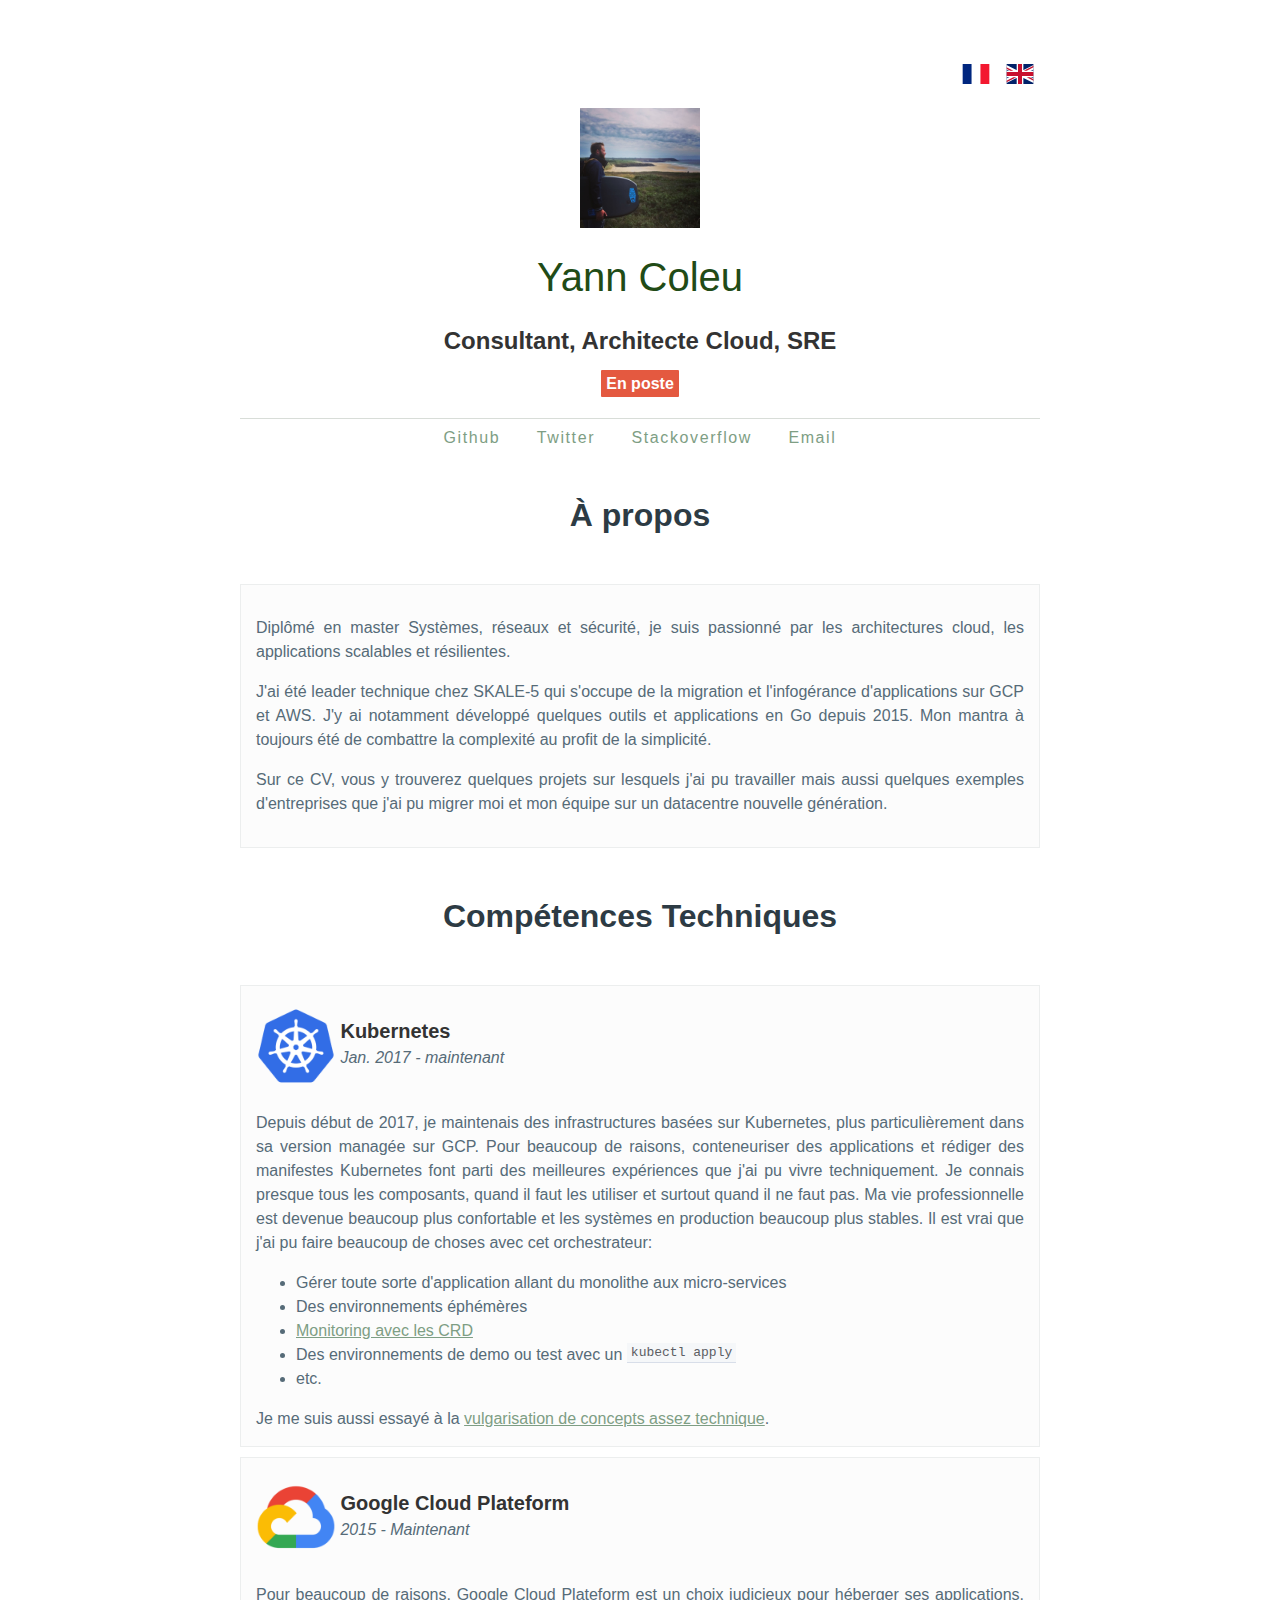
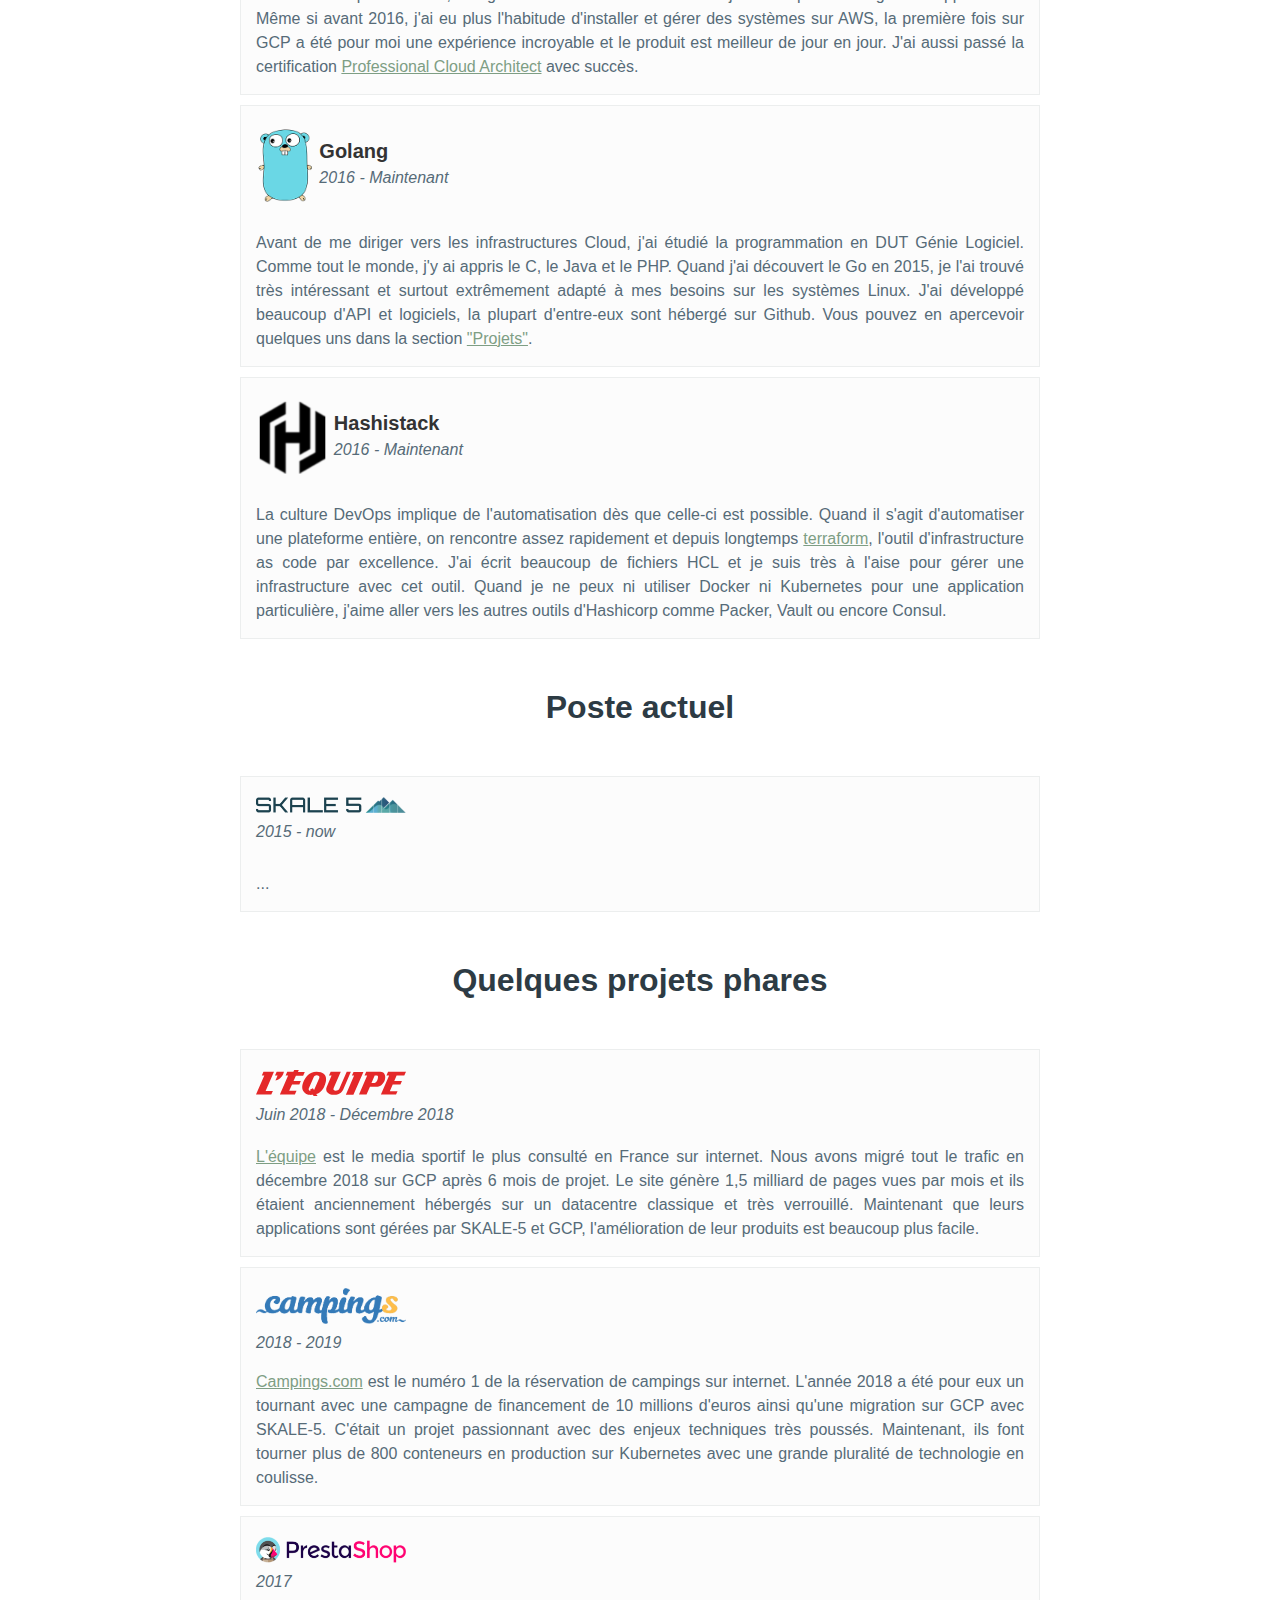
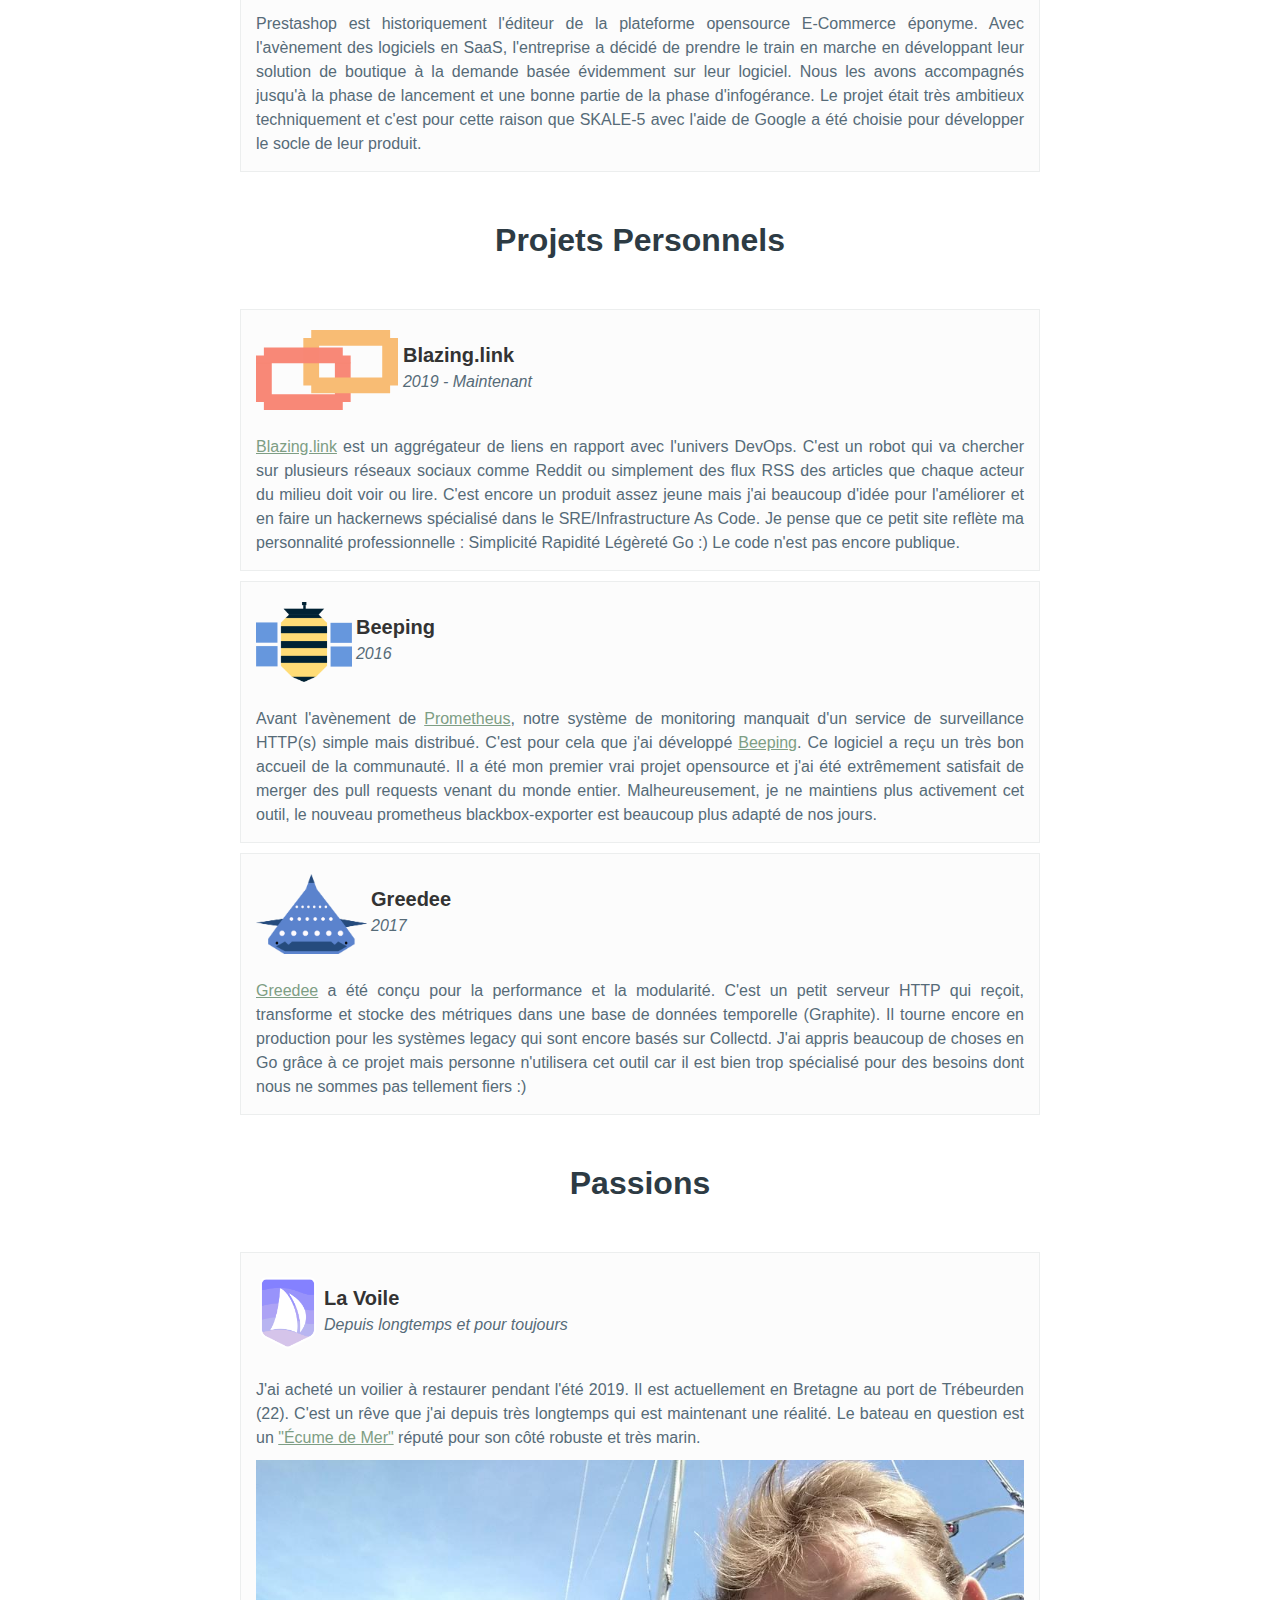
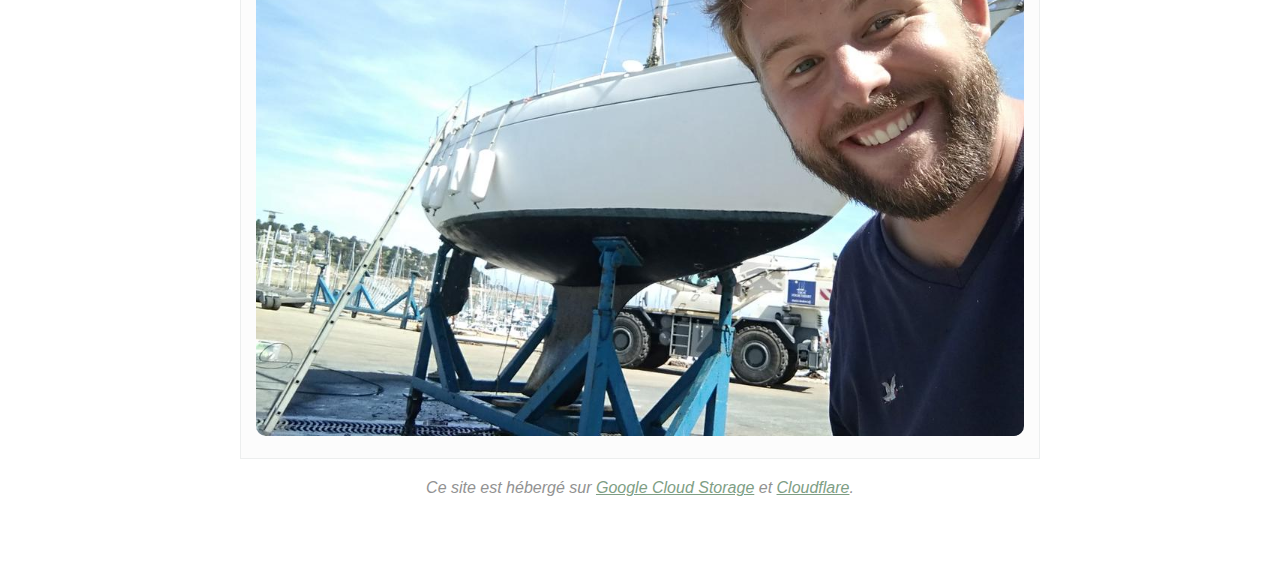
==== index.html @ c78fc21b "initial commit" ====
<!doctype html>
<html lang="en">
<!--
    If you look at the source code of this page
    you will see that i'm not a frontend developer, at all :)
-->

<head>
    <meta charset="utf-8">
    <title>Yann Coleu - Cloud Architect, SRE</title>
    <meta name="description" content="">
    <meta name="author" content="yanc0">
    <link rel="stylesheet" href="statics/css/main.css?v=1.0">
    <meta name="viewport" content="width=device-width, initial-scale=1.0">
    <link rel="icon" href="statics/images/logo.jpg" type="image/x-icon" />
</head>

<body>
    <div class="flags-icons">
        <a class="flag" href="https://yann.work/"><img src="statics/images/fr.svg" /></a>
        <a class="flag" href="https://yann.work/index-en.html"><img src="statics/images/gb.svg" /></a>
    </div>
    <header>
        <img src="statics/images/logo.jpg" />
        <h1>Yann Coleu</h1>
        <h2>Consultant, Architecte Cloud, SRE</h2>
        <!--<div class="job-search-status"><span class="actively-looking">Disponible</span>-->
        <div class="job-search-status"><span class="not-looking">En poste</span>
        </div>
        <nav>
            <a href="https://github.com/yanc0">Github</a>
            <a href="https://twitter.com/YannColeu">Twitter</a>
            <a href="https://stackoverflow.com/story/yann-coleu">Stackoverflow</a>
            <a href="mailto:contact@yann.work">Email</a>
        </nav>
    </header>
    <h1 class="head-title">À propos</h1>
    <article id="yann">
        <div class="article-content">

            <p>Diplômé en master Systèmes, réseaux et sécurité, je suis passionné par les
                architectures cloud, les applications scalables et résilientes.
            </p>

            <p>J'ai été leader technique chez SKALE-5 qui s'occupe de la migration et l'infogérance
                d'applications sur GCP et AWS. J'y ai notamment développé quelques outils et applications
                en Go depuis 2015. Mon mantra à toujours été de combattre la complexité au profit de la
                simplicité.
            </p>

            <p>Sur ce CV, vous y trouverez quelques projets sur lesquels j'ai pu travailler mais aussi
                quelques exemples d'entreprises que j'ai pu migrer moi et mon équipe sur un datacentre
                nouvelle génération.
            </p>
        </div>
    </article>
    <h1 class="head-title">Compétences Techniques</h1>
    <article id="kubernetes">
        <div class="article-head">
            <div class="article-image-wrap">
                <img class="article-image" src="statics/images/kubernetes.png" />
            </div>
            <div class="article-title-wrap">
                <h2 class="article-title">Kubernetes</h2>
                <div class="article-when">Jan. 2017 - maintenant</div>
            </div>
        </div>
        <div class="article-content">

            Depuis début de 2017, je maintenais des infrastructures basées sur Kubernetes,
            plus particulièrement dans sa version managée sur GCP. Pour beaucoup de raisons,
            conteneuriser des applications et rédiger des manifestes Kubernetes font parti des
            meilleures expériences que j'ai pu vivre techniquement. Je connais presque tous les composants,
            quand il faut les utiliser et surtout quand il ne faut pas. Ma vie professionnelle est
            devenue beaucoup plus confortable et les systèmes en production beaucoup plus stables.

            Il est vrai que j'ai pu faire beaucoup de choses avec cet orchestrateur:

            <ul>
                <li>Gérer toute sorte d'application allant du monolithe aux micro-services</li>
                <li>Des environnements éphémères</li>
                <li><a href="https://github.com/yanc0/kubernetes-updown-io-controller">Monitoring avec les CRD</a>
                </li>
                <li>Des environnements de demo ou test avec un <code>kubectl apply</code></li>
                <li>etc.</li>
            </ul>

            Je me suis aussi essayé à la <a
                href="https://medium.com/@yann.coleu/kubernetes-options-de-scheduling-46158e319f57"> vulgarisation de
                concepts assez technique</a>.
        </div>
    </article>
    <article id="gcp">
        <div class="article-head">

            <div class="article-image-wrap">
                <img class="article-image" src="statics/images/gcp.png" />
            </div>
            <div class="article-title-wrap">
                <h2 class="article-title">Google Cloud Plateform</h2>
                <div class="article-when">2015 - Maintenant </div>
            </div>
        </div>
        <div class="article-content">
            Pour beaucoup de raisons, Google Cloud Plateform est un choix judicieux pour
            héberger ses applications. Même si avant 2016, j'ai eu plus l'habitude d'installer
            et gérer des systèmes sur AWS, la première fois sur GCP a été pour moi une expérience
            incroyable et le produit est meilleur de jour en jour. J'ai aussi passé la
            certification <a href="https://cloud.google.com/certification/cloud-architect">Professional
                Cloud Architect</a> avec succès.
        </div>
    </article>
    <article id="golang">
        <div class="article-head">

            <div class="article-image-wrap">
                <img class="article-image" src="statics/images/golang.png" />
            </div>
            <div class="article-title-wrap">
                <h2 class="article-title">Golang</h2>
                <div class="article-when">2016 - Maintenant</div>
            </div>
        </div>
        <div class="article-content">

            Avant de me diriger vers les infrastructures Cloud, j'ai étudié
            la programmation en DUT Génie Logiciel. Comme tout le monde, j'y
            ai appris le C, le Java et le PHP. Quand j'ai découvert le Go en 2015,
            je l'ai trouvé très intéressant et surtout extrêmement adapté à mes besoins
            sur les systèmes Linux. J'ai développé beaucoup d'API et logiciels, la plupart
            d'entre-eux sont hébergé sur Github. Vous pouvez en apercevoir quelques uns
            dans la section <a href="#projects">"Projets"</a>.
        </div>
    </article>
    <article id="Hashistack">
        <div class="article-head">

            <div class="article-image-wrap">
                <img class="article-image" src="statics/images/hashicorp.png" />
            </div>
            <div class="article-title-wrap">
                <h2 class="article-title">Hashistack</h2>
                <div class="article-when">2016 - Maintenant</div>

            </div>
        </div>
        <div class="article-content">

            La culture DevOps implique de l'automatisation dès que celle-ci est possible.
            Quand il s'agit d'automatiser une plateforme entière, on rencontre assez
            rapidement et depuis longtemps <a href="https://terraform.io">terraform</a>,
            l'outil d'infrastructure as code par excellence. J'ai écrit beaucoup de
            fichiers HCL et je suis très à l'aise pour gérer une infrastructure avec
            cet outil.

            Quand je ne peux ni utiliser Docker ni Kubernetes pour une application
            particulière, j'aime aller vers les autres outils d'Hashicorp comme Packer,
            Vault ou encore Consul.
        </div>
    </article>

    <h1 class="head-title">Poste actuel</h1>
    <article id="skale-5">
        <div class="article-head">
            <div class="article-image-wrap">
                <img class="article-image" src="statics/images/skale-5.png" />
                <div class="article-when">2015 - now</div>
            </div>
        </div>
        <div class="article-content">
            ...
        </div>
    </article>

    <h1 class="head-title">Quelques projets phares</h1>
    <article>
        <div class="article-head">

            <div class="article-image-wrap">
                <img class="article-image" src="statics/images/lequipe.svg" />
                <div class="article-when">Juin 2018 - Décembre 2018</div>

            </div>
        </div>
        <div class="article-content">
            <a href="https://www.lequipe.fr">L'équipe</a> est le media sportif le plus consulté en France sur internet.
            Nous avons migré tout le trafic en décembre 2018 sur GCP après 6 mois de projet.

            Le site génère 1,5 milliard de pages vues par mois et ils étaient anciennement
            hébergés sur un datacentre classique et très verrouillé.

            Maintenant que leurs applications sont gérées par SKALE-5 et GCP, l'amélioration
            de leur produits est beaucoup plus facile.
        </div>
    </article>
    <article>
        <div class="article-head">

            <div class="article-image-wrap">
                <img class="article-image" src="statics/images/campings.png" />
                <div class="article-when">2018 - 2019</div>

            </div>
        </div>
        <div class="article-content">

            <a href="https://www.campings.com">Campings.com</a> est le numéro 1
            de la réservation de campings sur internet. L'année 2018 a été pour
            eux un tournant avec une campagne de financement de 10 millions d'euros ainsi
            qu'une migration sur GCP avec SKALE-5. C'était un projet passionnant
            avec des enjeux techniques très poussés. Maintenant, ils font tourner
            plus de 800 conteneurs en production sur Kubernetes avec une grande
            pluralité de technologie en coulisse.
        </div>
    </article>

    <article>
        <div class="article-head">

            <div class="article-image-wrap">
                <img class="article-image" src="statics/images/prestashop.png" />
                <div class="article-when">2017</div>
            </div>
        </div>
        <div class="article-content">
            Prestashop est historiquement l'éditeur de la plateforme opensource 
            E-Commerce éponyme. Avec l'avènement des logiciels en SaaS, l'entreprise 
            a décidé de prendre le train en marche en développant leur solution de 
            boutique à la demande basée évidemment sur leur logiciel. Nous les avons 
            accompagnés jusqu'à la phase de lancement et une bonne partie de la phase 
            d'infogérance. Le projet était très ambitieux techniquement et c'est pour
            cette raison que SKALE-5 avec l'aide de Google a été choisie pour développer 
            le socle de leur produit.
        </div>
    </article>

    <h1 class="head-title" id="projects">Projets Personnels</h1>
    <article>
        <div class="article-head">

            <div class="article-image-wrap">
                <img class="article-image" src="statics/images/blazing-link.svg" />
            </div>
            <div class="article-title-wrap">
                <h2 class="article-title">Blazing.link</h2>
                <div class="article-when">2019 - Maintenant</div>

            </div>
        </div>
        <div class="article-content">

            <a href="https://blazing.link">Blazing.link</a> est un aggrégateur de liens 
            en rapport avec l'univers DevOps. C'est un robot qui va chercher sur plusieurs 
            réseaux sociaux comme Reddit ou simplement des flux RSS des articles que chaque 
            acteur du milieu doit voir ou lire. C'est encore un produit assez jeune mais 
            j'ai beaucoup d'idée pour l'améliorer et en faire un hackernews spécialisé 
            dans le SRE/Infrastructure As Code. Je pense que ce petit site reflète ma 
            personnalité professionnelle : Simplicité Rapidité Légèreté Go :) Le code 
            n'est pas encore publique.
        </div>
    </article>
    <article>
        <div class="article-head">

            <div class="article-image-wrap">
                <img class="article-image" src="statics/images/beeping.png" />
            </div>
            <div class="article-title-wrap">
                <h2 class="article-title">Beeping</h2>
                <div class="article-when">2016</div>

            </div>
        </div>
        <div class="article-content">

            Avant l'avènement de <a href="https://prometheus.io">Prometheus</a>, notre
            système de monitoring manquait d'un service de surveillance HTTP(s) simple mais
            distribué.

            C'est pour cela que j'ai développé <a href="https://github.com/yanc0/beeping">Beeping</a>.

            Ce logiciel a reçu un très bon accueil de la communauté. Il a été mon
            premier vrai projet opensource et j'ai été extrêmement satisfait de merger des
            pull requests venant du monde entier.

            Malheureusement, je ne maintiens plus activement cet outil, le nouveau prometheus
            blackbox-exporter est beaucoup plus adapté de nos jours.
        </div>
    </article>
    <article>
        <div class="article-head">

            <div class="article-image-wrap">
                <img class="article-image" src="statics/images/greedee.png" />
            </div>
            <div class="article-title-wrap">
                <h2 class="article-title">Greedee</h2>
                <div class="article-when">2017</div>

            </div>
        </div>
        <div class="article-content">

            <a href="https://github.com/yanc0/greedee">Greedee</a> a été conçu pour 
            la performance et la modularité. C'est un petit serveur HTTP qui reçoit,
            transforme et stocke des métriques dans une base de données temporelle (Graphite). 
            Il tourne encore en production pour les systèmes legacy qui sont encore basés 
            sur Collectd. J'ai appris beaucoup de choses en Go grâce à ce projet mais 
            personne n'utilisera cet outil car il est bien trop spécialisé pour des besoins 
            dont nous ne sommes pas tellement fiers :)
        </div>
    </article>

    <h1 class="head-title" id="hobbies">Passions</h1>
    <article>
        <div class="article-head">

            <div class="article-image-wrap">
                <img class="article-image" src="statics/images/bateau.png" />
            </div>
            <div class="article-title-wrap">
                <h2 class="article-title">La Voile</h2>
                <div class="article-when">Depuis longtemps et pour toujours</div>

            </div>
        </div>
        <div class="article-content">

            J'ai acheté un voilier à restaurer pendant l'été 2019. Il est actuellement en Bretagne
            au port de Trébeurden (22). C'est un rêve que j'ai depuis très longtemps qui est maintenant
            une réalité.

            Le bateau en question est un <a href="http://amd.alio.free.fr/ukecumedemerFrame-1.htm">"Écume de Mer"</a>
            réputé pour son côté robuste et très marin. <br />

            <img class="tanuki" src="statics/images/tanuki.jpg" />
        </div>
    </article>
    <div class="footer">
        Ce site est hébergé sur <a href="https://cloud.google.com/storage/">Google Cloud Storage</a> et <a
            href="https://www.cloudflare.com/cdn/">Cloudflare</a>.
    </div>
</body>

</html>
---- statics/css/main.css ----
body {
    margin: 0 auto;
    max-width: 50em;
    font-family: "Helvetica", "Arial", sans-serif;
    padding: 4em 1em;
    color: #555;
}

h1,
h2,
strong {
  color: #333;
}


code,
pre {
    background: #eee;
}

code {
    padding: 2px 4px;
    vertical-align: text-bottom;
}

pre {
    padding: 1em;
}

a {
    color: #7e9e84;
}

body {
    color: #566b78;
  }
  
  code,
  pre {
    background: #f5f7f9;
    border-bottom: 1px solid #d8dee9;
    color: #5b5d63;
  }
  
  pre {
    border-left: 2px solid #69c;
  }

  header {
    background-position: center top;
    background-repeat: no-repeat;
    background-size: cover;
    text-align: center;
    margin-bottom: 50px;
  }

  header img {
    display: inline-block;
    height: 120px;
    vertical-align: top;
  }

  header h1 {
    color: rgb(33, 75, 22);
    font-size: 2.5em;
    font-weight: 300;
  }
  
  header a {
    letter-spacing: 0.1em;
    text-decoration: none;
    padding-left: 1em;
    padding-right:1em;
  }
  
  header a:hover {
    background:  #9ca59c;
    color: white;
  }

  .article-image {
      max-height: 80px;
      max-width: 150px;
      margin-top: 20px;
  }

  .article-image-wrap {
    display:inline-block;
    height: 80px;
    padding-left: 15px;
  }

  article {
    margin-bottom: 10px;
    line-height: 1.5;
    border: 1px solid #eceeee;
    background-color: #fcfcfc;
  }

  .article-title-wrap {
    display:inline-block;
    vertical-align: top;
    height: 100px;
    margin-top: 10px;
  }

  .article-title {
    font-size: 20px;
    margin-top: 20px;
    margin-bottom: 0px;
  }

  .article-when {
    font-style: italic;
  }

  .article-content {
    padding:15px;
    text-align: justify;
  }


  .description {
    text-align: justify;
    flex: 100%;
  }

  nav {
      padding-top: 10px;
      border-top: 1px solid #d8ddd8;
  }

  .head-title {
    margin-bottom: 50px;
    margin-top: 50px;

    text-align: center;
    color: #2d3b44;
  }

  .important-info {
    text-align: center;
    padding: 10px;
    font-weight: bold;
  }

  .job-search-status {
    padding-bottom: 25px;
  }

  .actively-looking {
    color: rgb(255, 255, 255);
    font-weight: bold;
    background-color: #6eb87b;
    padding: 5px;
    border-radius: 1px;
  }

  .not-looking {
    color: rgb(255, 255, 255);
    font-weight: bold;
    background-color: #e45940;
    padding: 5px;
    border-radius: 1px;
  }

  .tanuki {
    max-width:100%;
    max-height:100%;
    border-radius: 10px;
    padding-top: 10px;
  }



  .flags-icons {
    text-align: right;
    padding-bottom: 20px;
  }

  .flag {
    padding: 0px;
  }

  .flags-icons img {
    width: 40px;
    height: 20px;
  }

  .flags-icons a:hover{
    text-decoration: none;
    background: none;
  }

  .footer {
    text-align: center;
    font-style: italic;
    color: rgb(146, 146, 146);
    margin-top: 20px;
  }

.not-found {
  position: fixed;
  top: 50%;
  left: 50%;
  margin-top: -50px;
  margin-left: -100px;
}
  @media only screen and (max-width: 470px) {
    nav>a {
      display: block;
      padding: 5px;
    }
  }
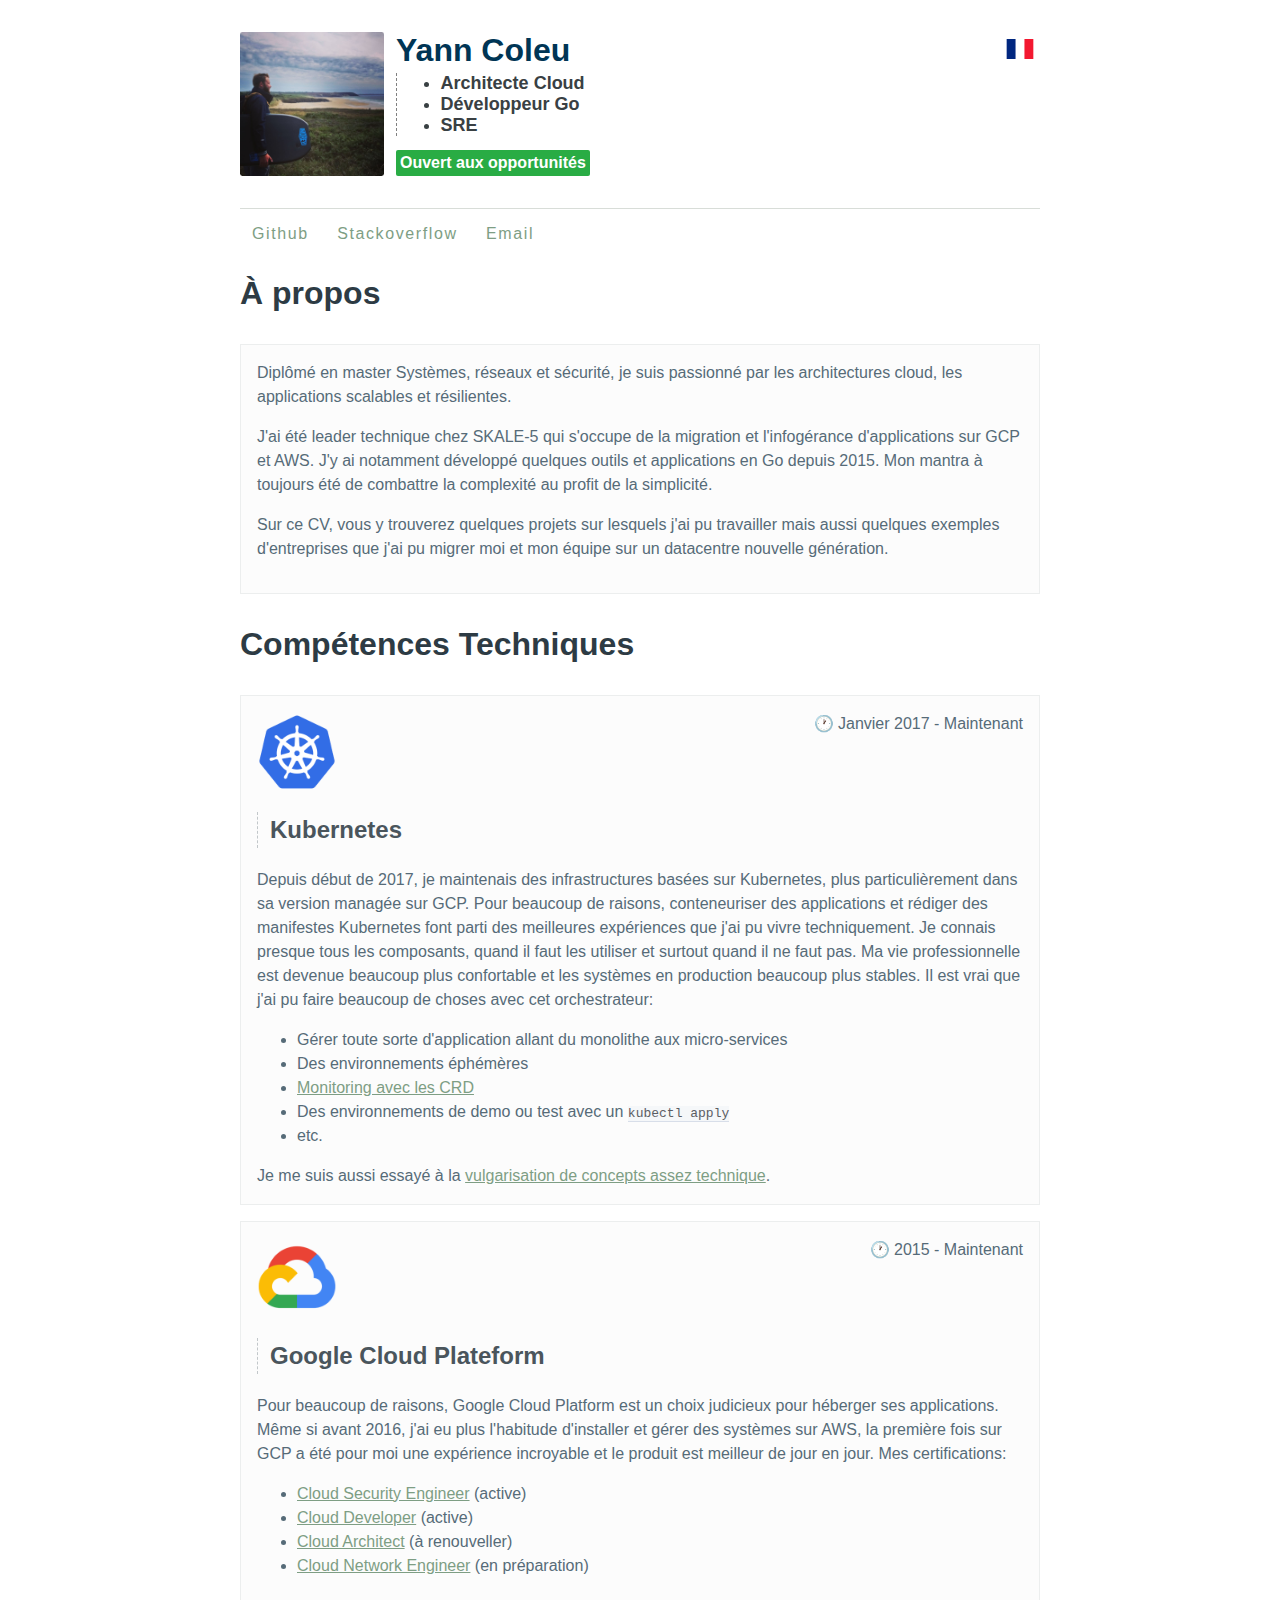
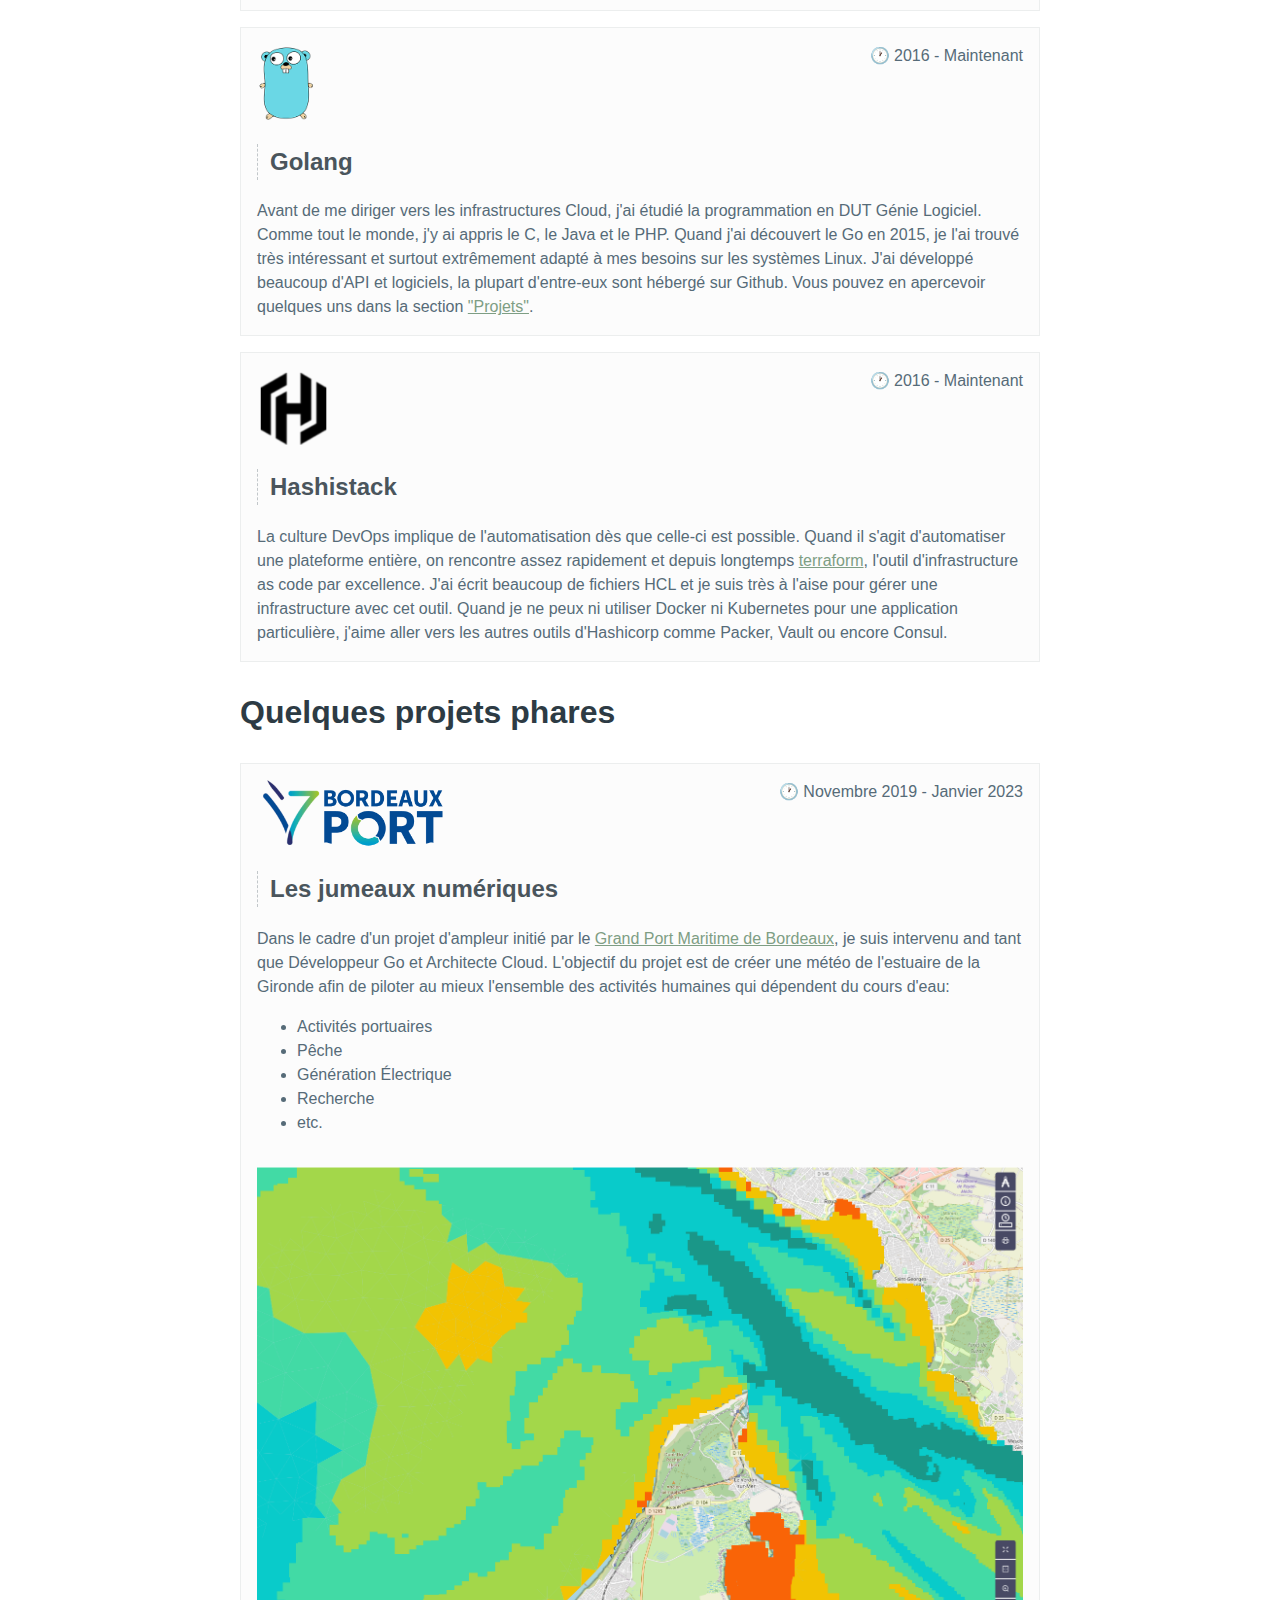
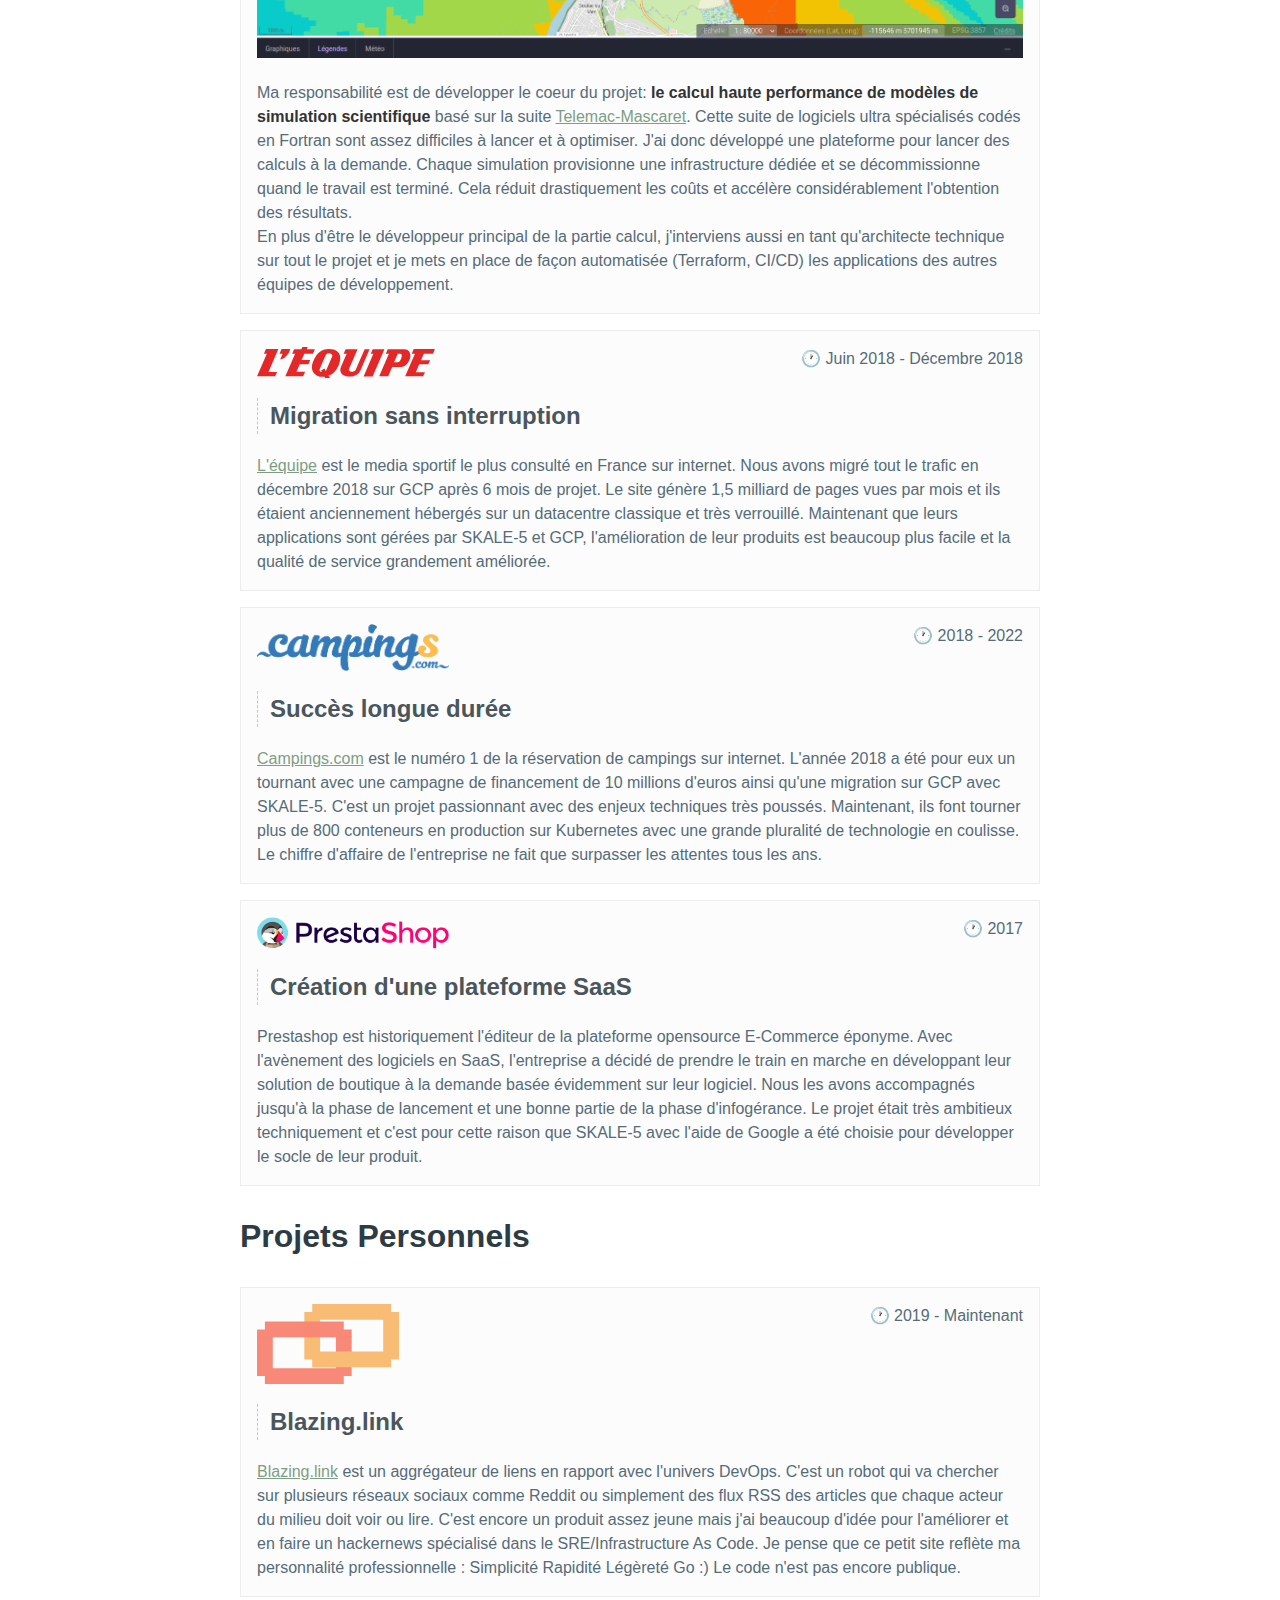
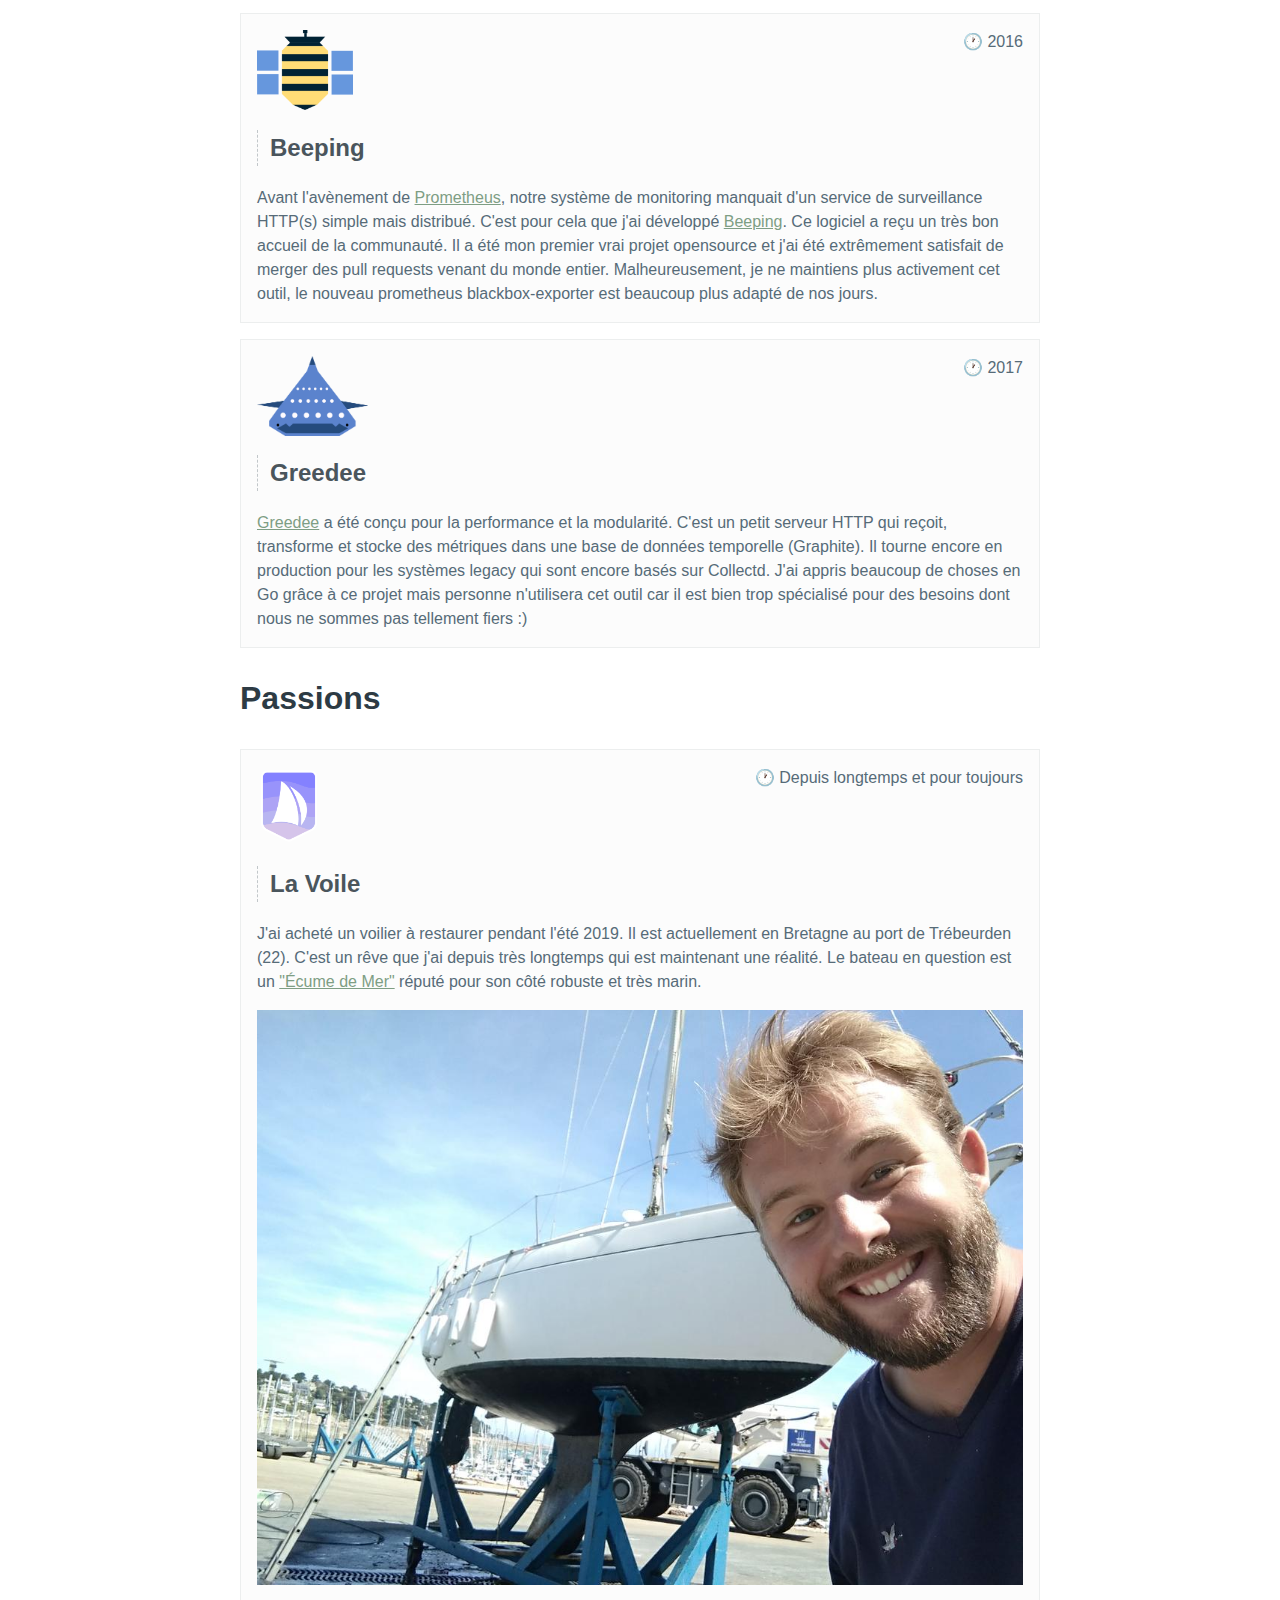
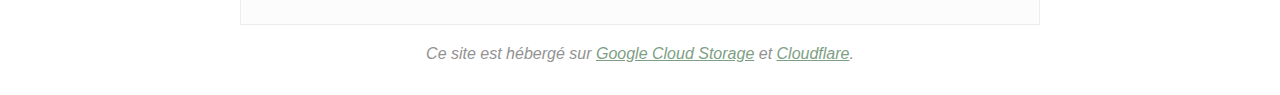
==== commit cabb0799: "add gpmb and css refactoring" ====
--- a/index.html
+++ b/index.html
@@ -4,7 +4,6 @@
     If you look at the source code of this page
     you will see that i'm not a frontend developer, at all :)
 -->
-
 <head>
     <meta charset="utf-8">
     <title>Yann Coleu - Cloud Architect, SRE</title>
@@ -16,24 +15,31 @@
 </head>
 
 <body>
-    <div class="flags-icons">
-        <a class="flag" href="https://yann.work/"><img src="statics/images/fr.svg" /></a>
-        <a class="flag" href="https://yann.work/index-en.html"><img src="statics/images/gb.svg" /></a>
-    </div>
     <header>
         <img src="statics/images/logo.jpg" />
-        <h1>Yann Coleu</h1>
-        <h2>Consultant, Architecte Cloud, SRE</h2>
-        <!--<div class="job-search-status"><span class="actively-looking">Disponible</span>-->
-        <div class="job-search-status"><span class="not-looking">En poste</span>
-        </div>
-        <nav>
-            <a href="https://github.com/yanc0">Github</a>
-            <a href="https://twitter.com/YannColeu">Twitter</a>
-            <a href="https://stackoverflow.com/story/yann-coleu">Stackoverflow</a>
-            <a href="mailto:contact@yann.work">Email</a>
-        </nav>
+        <div class="description">
+            <h1>Yann Coleu</h1>
+            <h2>
+                <ul>
+                    <li>Architecte Cloud</li>
+                    <li>Développeur Go</li>
+                    <li>SRE</li>
+                </ul>
+            </h2>
+            <div class="job-search-status job-search-status-open">
+                Ouvert aux opportunités
+            </div>
+            <!--<div class="job-search-status"><span class="not-looking">En poste</span>-->
+        </div>
+        <div class="flags-icons">
+            <a class="flag" href="https://yann.work/"><img src="statics/images/fr.svg" /></a>
+        </div>
     </header>
+    <nav>
+        <a href="https://github.com/yanc0">Github</a>
+        <a href="https://stackoverflow.com/users/9131728/yann-c">Stackoverflow</a>
+        <a href="mailto:contact@yann.work">Email</a>
+    </nav>
     <h1 class="head-title">À propos</h1>
     <article id="yann">
         <div class="article-content">
@@ -59,10 +65,12 @@
         <div class="article-head">
             <div class="article-image-wrap">
                 <img class="article-image" src="statics/images/kubernetes.png" />
+                <div class="article-when">
+                    🕐 Janvier 2017 - Maintenant
+                </div>
             </div>
             <div class="article-title-wrap">
                 <h2 class="article-title">Kubernetes</h2>
-                <div class="article-when">Jan. 2017 - maintenant</div>
             </div>
         </div>
         <div class="article-content">
@@ -92,33 +100,42 @@
     </article>
     <article id="gcp">
         <div class="article-head">
-
             <div class="article-image-wrap">
                 <img class="article-image" src="statics/images/gcp.png" />
+                <div class="article-when">
+                    🕐 2015 - Maintenant
+                </div>
             </div>
             <div class="article-title-wrap">
                 <h2 class="article-title">Google Cloud Plateform</h2>
-                <div class="article-when">2015 - Maintenant </div>
-            </div>
-        </div>
-        <div class="article-content">
-            Pour beaucoup de raisons, Google Cloud Plateform est un choix judicieux pour
+            </div>
+        </div>
+        <div class="article-content">
+            Pour beaucoup de raisons, Google Cloud Platform est un choix judicieux pour
             héberger ses applications. Même si avant 2016, j'ai eu plus l'habitude d'installer
             et gérer des systèmes sur AWS, la première fois sur GCP a été pour moi une expérience
-            incroyable et le produit est meilleur de jour en jour. J'ai aussi passé la
-            certification <a href="https://cloud.google.com/certification/cloud-architect">Professional
-                Cloud Architect</a> avec succès.
+            incroyable et le produit est meilleur de jour en jour. Mes certifications:
+            <ul>
+                <li><a href="https://cloud.google.com/certification/cloud-security-engineer">Cloud Security Engineer</a>
+                    (active)</li>
+                <li><a href="https://cloud.google.com/certification/cloud-developer">Cloud Developer</a> (active)</li>
+                <li><a href="https://cloud.google.com/certification/cloud-architect">Cloud Architect</a> (à renouveller)
+                </li>
+                <li><a href="https://cloud.google.com/certification/cloud-network-engineer">Cloud Network Engineer</a>
+                    (en préparation)</li>
+            </ul>
         </div>
     </article>
     <article id="golang">
         <div class="article-head">
-
             <div class="article-image-wrap">
                 <img class="article-image" src="statics/images/golang.png" />
+                <div class="article-when">
+                    🕐 2016 - Maintenant
+                </div>
             </div>
             <div class="article-title-wrap">
                 <h2 class="article-title">Golang</h2>
-                <div class="article-when">2016 - Maintenant</div>
             </div>
         </div>
         <div class="article-content">
@@ -134,14 +151,14 @@
     </article>
     <article id="Hashistack">
         <div class="article-head">
-
             <div class="article-image-wrap">
                 <img class="article-image" src="statics/images/hashicorp.png" />
+                <div class="article-when">
+                    🕐 2016 - Maintenant
+                </div>
             </div>
             <div class="article-title-wrap">
                 <h2 class="article-title">Hashistack</h2>
-                <div class="article-when">2016 - Maintenant</div>
-
             </div>
         </div>
         <div class="article-content">
@@ -159,27 +176,62 @@
         </div>
     </article>
 
-    <h1 class="head-title">Poste actuel</h1>
-    <article id="skale-5">
-        <div class="article-head">
-            <div class="article-image-wrap">
-                <img class="article-image" src="statics/images/skale-5.png" />
-                <div class="article-when">2015 - now</div>
-            </div>
-        </div>
-        <div class="article-content">
-            ...
-        </div>
-    </article>
-
     <h1 class="head-title">Quelques projets phares</h1>
     <article>
         <div class="article-head">
-
+            <div class="article-image-wrap">
+                <img class="article-image" src="statics/images/gpmb.png" />
+                <div class="article-when">
+                    🕐 Novembre 2019 - Janvier 2023
+                </div>
+            </div>
+            <div class="article-title-wrap">
+                <h2 class="article-title">Les jumeaux numériques</h2>
+            </div>
+        </div>
+        <div class="article-content">
+            Dans le cadre d'un projet d'ampleur initié par le <a href="https://www.bordeaux-port.fr/">Grand Port
+                Maritime de
+                Bordeaux</a>, je suis intervenu and tant que Développeur Go et Architecte Cloud. L'objectif du projet
+            est de
+            créer une météo de l'estuaire de la Gironde afin de piloter au mieux l'ensemble des activités humaines qui
+            dépendent
+            du cours d'eau:
+            <ul>
+                <li>Activités portuaires</li>
+                <li>Pêche</li>
+                <li>Génération Électrique</li>
+                <li>Recherche</li>
+                <li>etc.</li>
+            </ul>
+
+            <img class="image" src="statics/images/bathymetrie.png" />
+
+            Ma responsabilité est de développer le coeur du projet: <strong>le calcul haute performance de modèles de
+                simulation
+                scientifique</strong> basé sur la suite <a href="http://www.opentelemac.org/">Telemac-Mascaret</a>.
+            Cette suite de logiciels
+            ultra spécialisés codés en Fortran sont assez difficiles à lancer et à optimiser.
+
+            J'ai donc développé une plateforme pour lancer des calculs à la demande. Chaque simulation provisionne
+            une infrastructure dédiée et se décommissionne quand le travail est terminé. Cela réduit drastiquement les
+            coûts et accélère considérablement l'obtention des résultats. <br>
+
+            En plus d'être le développeur principal de la partie calcul, j'interviens aussi en tant qu'architecte
+            technique sur tout le projet et je mets en place de façon automatisée (Terraform, CI/CD) les applications
+            des autres équipes de développement.
+        </div>
+    </article>
+    <article>
+        <div class="article-head">
             <div class="article-image-wrap">
                 <img class="article-image" src="statics/images/lequipe.svg" />
-                <div class="article-when">Juin 2018 - Décembre 2018</div>
-
+                <div class="article-when">
+                    🕐 Juin 2018 - Décembre 2018
+                </div>
+            </div>
+            <div class="article-title-wrap">
+                <h2 class="article-title">Migration sans interruption</h2>
             </div>
         </div>
         <div class="article-content">
@@ -190,16 +242,19 @@
             hébergés sur un datacentre classique et très verrouillé.
 
             Maintenant que leurs applications sont gérées par SKALE-5 et GCP, l'amélioration
-            de leur produits est beaucoup plus facile.
-        </div>
-    </article>
-    <article>
-        <div class="article-head">
-
+            de leur produits est beaucoup plus facile et la qualité de service grandement améliorée.
+        </div>
+    </article>
+    <article>
+        <div class="article-head">
             <div class="article-image-wrap">
                 <img class="article-image" src="statics/images/campings.png" />
-                <div class="article-when">2018 - 2019</div>
-
+                <div class="article-when">
+                    🕐 2018 - 2022
+                </div>
+            </div>
+            <div class="article-title-wrap">
+                <h2 class="article-title">Succès longue durée</h2>
             </div>
         </div>
         <div class="article-content">
@@ -207,29 +262,34 @@
             <a href="https://www.campings.com">Campings.com</a> est le numéro 1
             de la réservation de campings sur internet. L'année 2018 a été pour
             eux un tournant avec une campagne de financement de 10 millions d'euros ainsi
-            qu'une migration sur GCP avec SKALE-5. C'était un projet passionnant
+            qu'une migration sur GCP avec SKALE-5. C'est un projet passionnant
             avec des enjeux techniques très poussés. Maintenant, ils font tourner
             plus de 800 conteneurs en production sur Kubernetes avec une grande
-            pluralité de technologie en coulisse.
-        </div>
-    </article>
-
-    <article>
-        <div class="article-head">
-
+            pluralité de technologie en coulisse. Le chiffre d'affaire de l'entreprise
+            ne fait que surpasser les attentes tous les ans.
+        </div>
+    </article>
+
+    <article>
+        <div class="article-head">
             <div class="article-image-wrap">
                 <img class="article-image" src="statics/images/prestashop.png" />
-                <div class="article-when">2017</div>
-            </div>
-        </div>
-        <div class="article-content">
-            Prestashop est historiquement l'éditeur de la plateforme opensource 
-            E-Commerce éponyme. Avec l'avènement des logiciels en SaaS, l'entreprise 
-            a décidé de prendre le train en marche en développant leur solution de 
-            boutique à la demande basée évidemment sur leur logiciel. Nous les avons 
-            accompagnés jusqu'à la phase de lancement et une bonne partie de la phase 
+                <div class="article-when">
+                    🕐 2017
+                </div>
+            </div>
+            <div class="article-title-wrap">
+                <h2 class="article-title">Création d'une plateforme SaaS</h2>
+            </div>
+        </div>
+        <div class="article-content">
+            Prestashop est historiquement l'éditeur de la plateforme opensource
+            E-Commerce éponyme. Avec l'avènement des logiciels en SaaS, l'entreprise
+            a décidé de prendre le train en marche en développant leur solution de
+            boutique à la demande basée évidemment sur leur logiciel. Nous les avons
+            accompagnés jusqu'à la phase de lancement et une bonne partie de la phase
             d'infogérance. Le projet était très ambitieux techniquement et c'est pour
-            cette raison que SKALE-5 avec l'aide de Google a été choisie pour développer 
+            cette raison que SKALE-5 avec l'aide de Google a été choisie pour développer
             le socle de leur produit.
         </div>
     </article>
@@ -237,38 +297,38 @@
     <h1 class="head-title" id="projects">Projets Personnels</h1>
     <article>
         <div class="article-head">
-
             <div class="article-image-wrap">
                 <img class="article-image" src="statics/images/blazing-link.svg" />
+                <div class="article-when">
+                    🕐 2019 - Maintenant
+                </div>
             </div>
             <div class="article-title-wrap">
                 <h2 class="article-title">Blazing.link</h2>
-                <div class="article-when">2019 - Maintenant</div>
-
-            </div>
-        </div>
-        <div class="article-content">
-
-            <a href="https://blazing.link">Blazing.link</a> est un aggrégateur de liens 
-            en rapport avec l'univers DevOps. C'est un robot qui va chercher sur plusieurs 
-            réseaux sociaux comme Reddit ou simplement des flux RSS des articles que chaque 
-            acteur du milieu doit voir ou lire. C'est encore un produit assez jeune mais 
-            j'ai beaucoup d'idée pour l'améliorer et en faire un hackernews spécialisé 
-            dans le SRE/Infrastructure As Code. Je pense que ce petit site reflète ma 
-            personnalité professionnelle : Simplicité Rapidité Légèreté Go :) Le code 
+            </div>
+        </div>
+        <div class="article-content">
+
+            <a href="https://blazing.link">Blazing.link</a> est un aggrégateur de liens
+            en rapport avec l'univers DevOps. C'est un robot qui va chercher sur plusieurs
+            réseaux sociaux comme Reddit ou simplement des flux RSS des articles que chaque
+            acteur du milieu doit voir ou lire. C'est encore un produit assez jeune mais
+            j'ai beaucoup d'idée pour l'améliorer et en faire un hackernews spécialisé
+            dans le SRE/Infrastructure As Code. Je pense que ce petit site reflète ma
+            personnalité professionnelle : Simplicité Rapidité Légèreté Go :) Le code
             n'est pas encore publique.
         </div>
     </article>
     <article>
         <div class="article-head">
-
             <div class="article-image-wrap">
                 <img class="article-image" src="statics/images/beeping.png" />
+                <div class="article-when">
+                    🕐 2016
+                </div>
             </div>
             <div class="article-title-wrap">
                 <h2 class="article-title">Beeping</h2>
-                <div class="article-when">2016</div>
-
             </div>
         </div>
         <div class="article-content">
@@ -289,24 +349,24 @@
     </article>
     <article>
         <div class="article-head">
-
             <div class="article-image-wrap">
                 <img class="article-image" src="statics/images/greedee.png" />
+                <div class="article-when">
+                    🕐 2017
+                </div>
             </div>
             <div class="article-title-wrap">
                 <h2 class="article-title">Greedee</h2>
-                <div class="article-when">2017</div>
-
-            </div>
-        </div>
-        <div class="article-content">
-
-            <a href="https://github.com/yanc0/greedee">Greedee</a> a été conçu pour 
+            </div>
+        </div>
+        <div class="article-content">
+
+            <a href="https://github.com/yanc0/greedee">Greedee</a> a été conçu pour
             la performance et la modularité. C'est un petit serveur HTTP qui reçoit,
-            transforme et stocke des métriques dans une base de données temporelle (Graphite). 
-            Il tourne encore en production pour les systèmes legacy qui sont encore basés 
-            sur Collectd. J'ai appris beaucoup de choses en Go grâce à ce projet mais 
-            personne n'utilisera cet outil car il est bien trop spécialisé pour des besoins 
+            transforme et stocke des métriques dans une base de données temporelle (Graphite).
+            Il tourne encore en production pour les systèmes legacy qui sont encore basés
+            sur Collectd. J'ai appris beaucoup de choses en Go grâce à ce projet mais
+            personne n'utilisera cet outil car il est bien trop spécialisé pour des besoins
             dont nous ne sommes pas tellement fiers :)
         </div>
     </article>
@@ -314,14 +374,14 @@
     <h1 class="head-title" id="hobbies">Passions</h1>
     <article>
         <div class="article-head">
-
             <div class="article-image-wrap">
                 <img class="article-image" src="statics/images/bateau.png" />
+                <div class="article-when">
+                    🕐 Depuis longtemps et pour toujours
+                </div>
             </div>
             <div class="article-title-wrap">
                 <h2 class="article-title">La Voile</h2>
-                <div class="article-when">Depuis longtemps et pour toujours</div>
-
             </div>
         </div>
         <div class="article-content">
@@ -333,13 +393,13 @@
             Le bateau en question est un <a href="http://amd.alio.free.fr/ukecumedemerFrame-1.htm">"Écume de Mer"</a>
             réputé pour son côté robuste et très marin. <br />
 
-            <img class="tanuki" src="statics/images/tanuki.jpg" />
-        </div>
-    </article>
-    <div class="footer">
+            <img class="image" src="statics/images/tanuki.jpg" />
+        </div>
+    </article>
+    <footer>
         Ce site est hébergé sur <a href="https://cloud.google.com/storage/">Google Cloud Storage</a> et <a
             href="https://www.cloudflare.com/cdn/">Cloudflare</a>.
-    </div>
+    </footer>
 </body>
 
 </html>--- a/statics/css/main.css
+++ b/statics/css/main.css
@@ -1,9 +1,9 @@
 body {
-    margin: 0 auto;
-    max-width: 50em;
-    font-family: "Helvetica", "Arial", sans-serif;
-    padding: 4em 1em;
-    color: #555;
+  margin: 0 auto;
+  max-width: 50em;
+  font-family: "Helvetica", "Arial", sans-serif;
+  padding: 2em 2em;
+  color: #555;
 }
 
 h1,
@@ -12,192 +12,169 @@
   color: #333;
 }
 
+a {
+  color: #7e9e84;
+}
+
+body {
+  color: #566b78;
+}
 
 code,
 pre {
-    background: #eee;
-}
-
-code {
-    padding: 2px 4px;
-    vertical-align: text-bottom;
+  background: #f5f7f9;
+  border-bottom: 1px solid #d8dee9;
+  color: #5b5d63;
 }
 
 pre {
-    padding: 1em;
-}
-
-a {
-    color: #7e9e84;
-}
-
-body {
-    color: #566b78;
-  }
-  
-  code,
-  pre {
-    background: #f5f7f9;
-    border-bottom: 1px solid #d8dee9;
-    color: #5b5d63;
-  }
-  
-  pre {
-    border-left: 2px solid #69c;
-  }
-
-  header {
-    background-position: center top;
-    background-repeat: no-repeat;
-    background-size: cover;
-    text-align: center;
-    margin-bottom: 50px;
-  }
-
-  header img {
-    display: inline-block;
-    height: 120px;
-    vertical-align: top;
-  }
-
-  header h1 {
-    color: rgb(33, 75, 22);
-    font-size: 2.5em;
-    font-weight: 300;
-  }
-  
-  header a {
-    letter-spacing: 0.1em;
-    text-decoration: none;
-    padding-left: 1em;
-    padding-right:1em;
-  }
-  
-  header a:hover {
-    background:  #9ca59c;
-    color: white;
-  }
-
-  .article-image {
-      max-height: 80px;
-      max-width: 150px;
-      margin-top: 20px;
-  }
-
-  .article-image-wrap {
-    display:inline-block;
-    height: 80px;
-    padding-left: 15px;
-  }
-
-  article {
-    margin-bottom: 10px;
-    line-height: 1.5;
-    border: 1px solid #eceeee;
-    background-color: #fcfcfc;
-  }
-
-  .article-title-wrap {
-    display:inline-block;
-    vertical-align: top;
-    height: 100px;
-    margin-top: 10px;
-  }
-
-  .article-title {
-    font-size: 20px;
-    margin-top: 20px;
-    margin-bottom: 0px;
-  }
-
-  .article-when {
-    font-style: italic;
-  }
-
-  .article-content {
-    padding:15px;
-    text-align: justify;
-  }
-
-
-  .description {
-    text-align: justify;
-    flex: 100%;
-  }
-
-  nav {
-      padding-top: 10px;
-      border-top: 1px solid #d8ddd8;
-  }
-
-  .head-title {
-    margin-bottom: 50px;
-    margin-top: 50px;
-
-    text-align: center;
-    color: #2d3b44;
-  }
-
-  .important-info {
-    text-align: center;
-    padding: 10px;
-    font-weight: bold;
-  }
-
-  .job-search-status {
-    padding-bottom: 25px;
-  }
-
-  .actively-looking {
-    color: rgb(255, 255, 255);
-    font-weight: bold;
-    background-color: #6eb87b;
-    padding: 5px;
-    border-radius: 1px;
-  }
-
-  .not-looking {
-    color: rgb(255, 255, 255);
-    font-weight: bold;
-    background-color: #e45940;
-    padding: 5px;
-    border-radius: 1px;
-  }
-
-  .tanuki {
-    max-width:100%;
-    max-height:100%;
-    border-radius: 10px;
-    padding-top: 10px;
-  }
-
-
-
-  .flags-icons {
-    text-align: right;
-    padding-bottom: 20px;
-  }
-
-  .flag {
-    padding: 0px;
-  }
-
-  .flags-icons img {
-    width: 40px;
-    height: 20px;
-  }
-
-  .flags-icons a:hover{
-    text-decoration: none;
-    background: none;
-  }
-
-  .footer {
-    text-align: center;
-    font-style: italic;
-    color: rgb(146, 146, 146);
-    margin-top: 20px;
-  }
+  border-left: 2px solid #69c;
+}
+
+header {
+  display: flex;
+  position: relative;
+  height: 9em;
+  margin-bottom: 2em;
+}
+
+header img {
+  height: 100%;
+  border-radius: 0.15em;
+}
+
+header .description {
+  padding-left: 0.75em;
+}
+
+header h1 {
+  color: #003555;
+  margin: 0em;
+}
+
+header h2 {
+  margin: 0em;
+  font-size: large;
+  padding-left: 0.2em;
+  border-left: 0.05em dashed gray;
+  color: #394043;
+}
+
+header ul {
+  margin-top: 0.2em;
+}
+
+.job-search-status {
+  position: absolute;
+  bottom: 0em;
+  color: rgb(255, 255, 255);
+  font-weight: bold;
+  border-radius: 2px;
+  padding: 0.25em;
+}
+
+.job-search-status-open {
+  background-color: #29ac44;
+}
+
+.job-search-status-not-looking {
+  background-color: #e45940;
+}
+
+nav a {
+  letter-spacing: 0.1em;
+  text-decoration: none;
+  padding: 0.75em;
+}
+
+nav a:hover {
+  background: #9ca59c;
+  color: white;
+}
+
+
+.article-head {
+  position: relative;
+  padding-top: 1em;
+  padding-left: 1em;
+  padding-right: 1em;
+}
+
+article {
+  margin-bottom: 1em;
+  line-height: 1.5;
+  border: 1px solid #eceeee;
+  background-color: #fcfcfc;
+}
+
+.article-image-wrap {
+  display: flex;
+}
+
+.article-image {
+  max-height: 5em;
+  max-width: 25%;
+}
+
+.article-when {
+  margin-left: auto;
+}
+
+.article-title {
+  border-left: 1px dashed #c2c7ca;
+  padding-left: 0.5em;
+  font-size: x-large;
+  color: #4a555c;
+}
+
+.article-content {
+  padding-left: 1em;
+  padding-right: 1em;
+  padding-bottom: 1em;
+}
+
+nav {
+  padding-top: 1em;
+  border-top: 1px solid #d8ddd8;
+}
+
+.head-title {
+  margin-bottom: 1em;
+  margin-top: 1em;
+  color: #2d3b44;
+}
+
+.image {
+  max-width: 100%;
+  max-height: 100%;
+  border-radius: 1em;
+  padding-top: 1em;
+  padding-bottom: 1em;
+}
+
+
+
+.flags-icons {
+  margin-top: 0.45em;
+  margin-left: auto;
+}
+
+.flags-icons img {
+  width: 40px;
+  height: 20px;
+}
+
+.flags-icons a:hover {
+  text-decoration: none;
+  background: none;
+}
+
+footer {
+  text-align: center;
+  font-style: italic;
+  color: rgb(146, 146, 146);
+  margin-top: 20px;
+}
 
 .not-found {
   position: fixed;
@@ -206,9 +183,35 @@
   margin-top: -50px;
   margin-left: -100px;
 }
-  @media only screen and (max-width: 470px) {
-    nav>a {
-      display: block;
-      padding: 5px;
-    }
-  }
+
+@media only screen and (max-width: 520px) {
+  nav>a {
+    display: block;
+    padding: 5px;
+  }
+
+  .article-title {
+    padding: 0.1em;
+    padding-left: 1em;
+  }
+
+  .article-image-wrap {
+    display: block;
+    position: relative;
+  }
+
+  .article-image {
+    max-height: 5em;
+    max-width: 50%;
+  }
+}
+
+@media print {
+  article {
+    break-inside: avoid;
+  }
+
+  footer {
+    display: none;
+  }
+}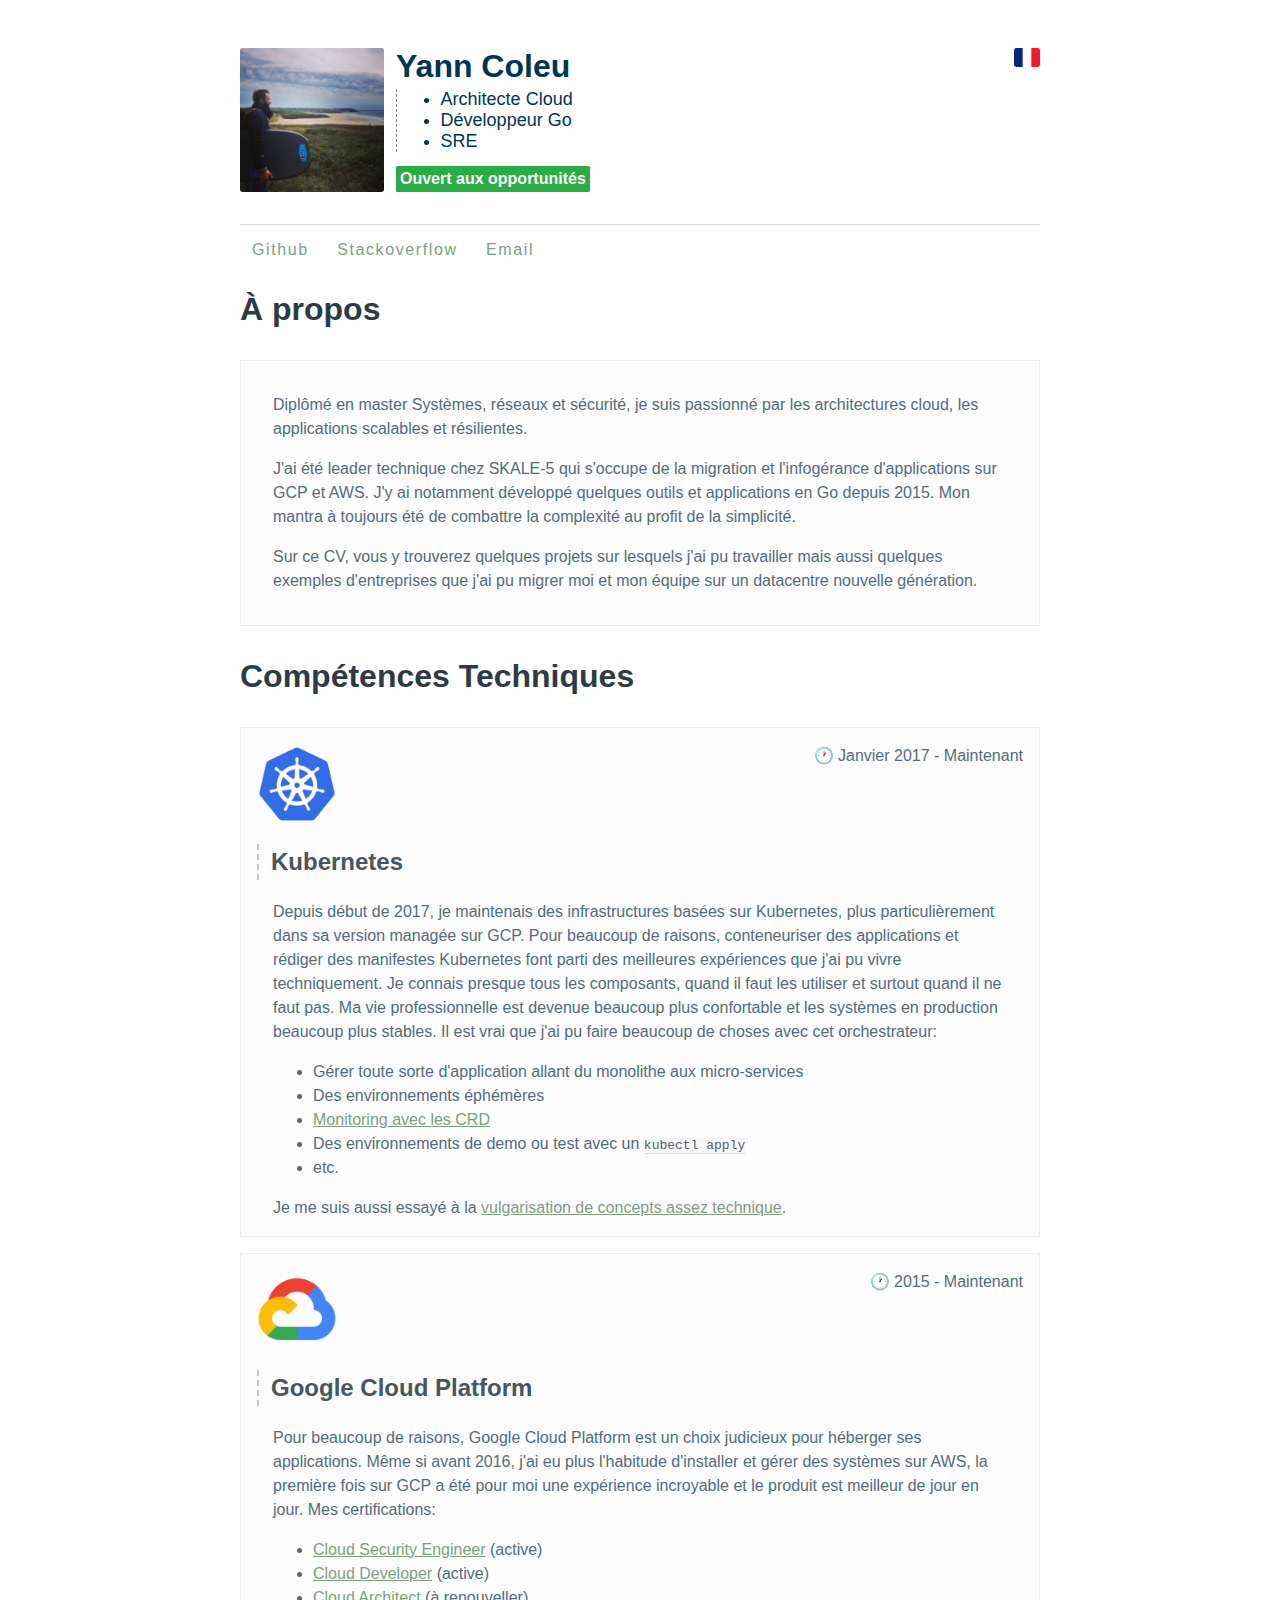
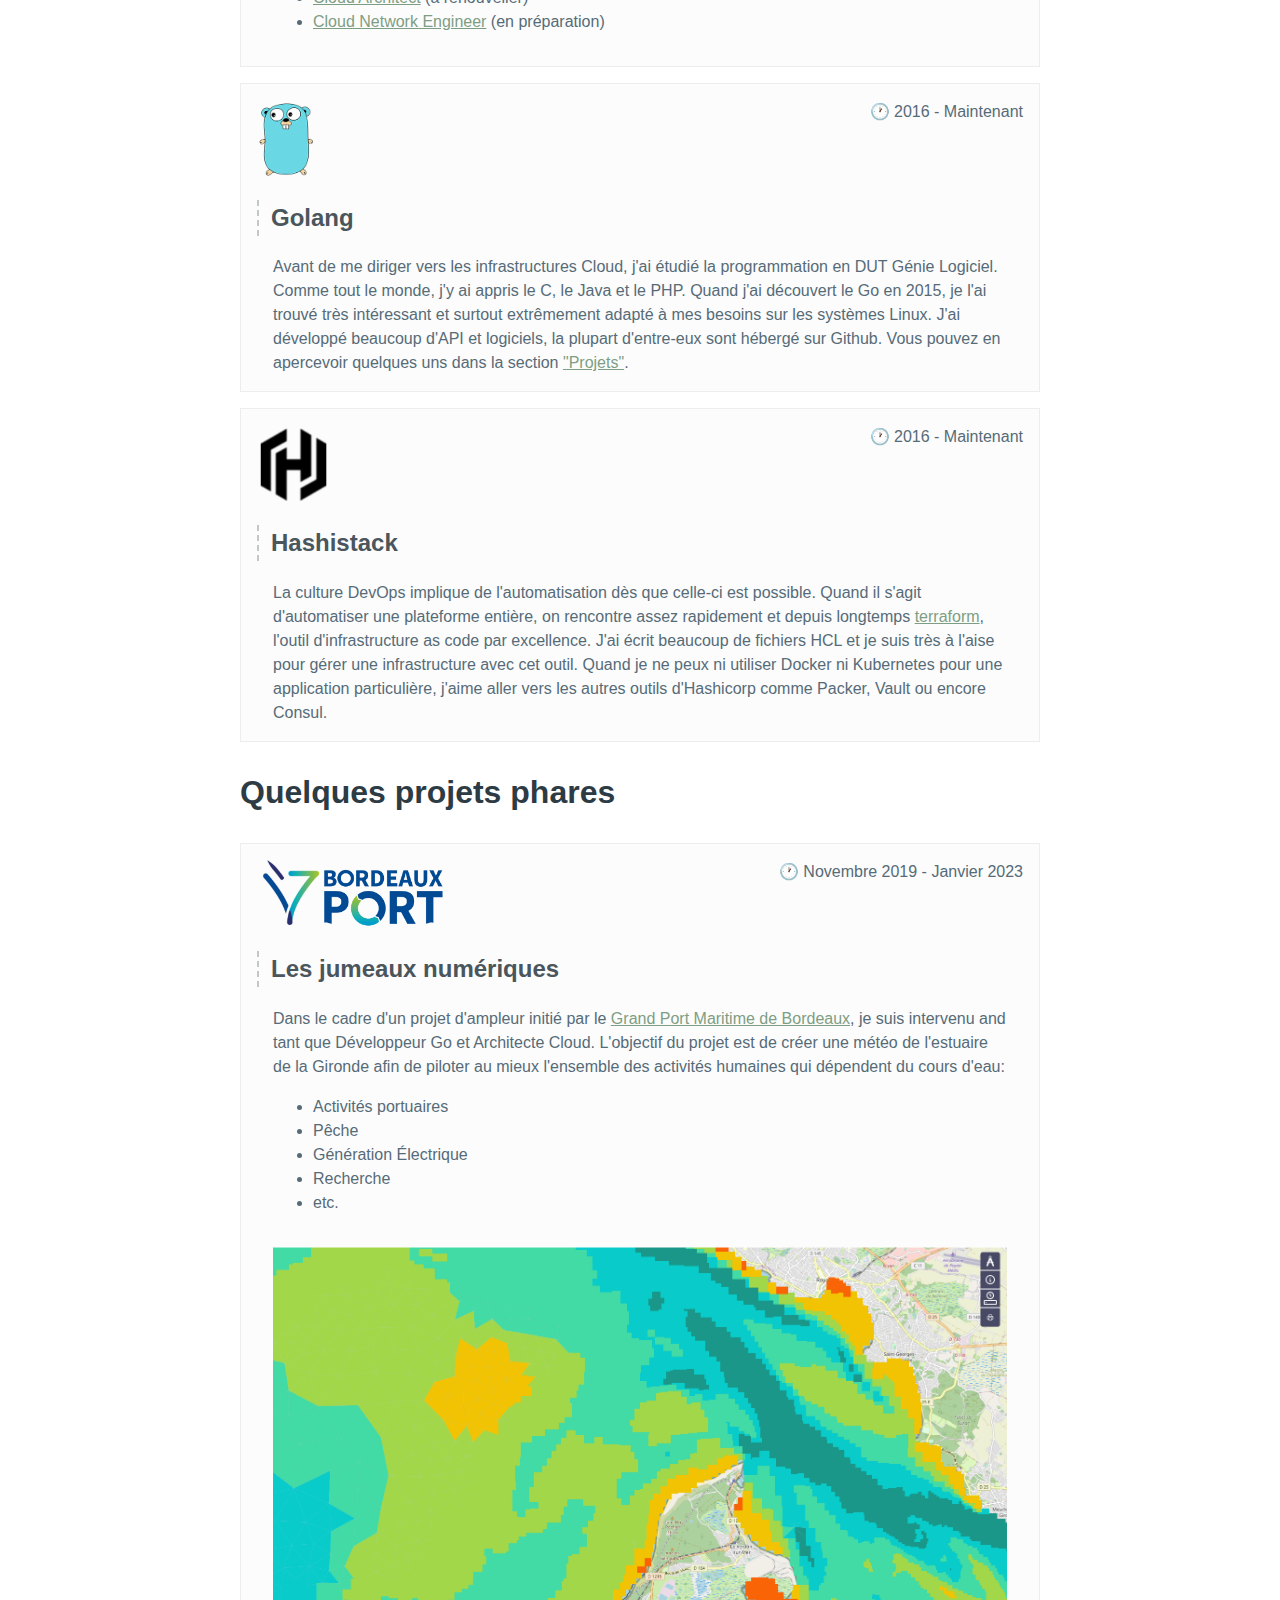
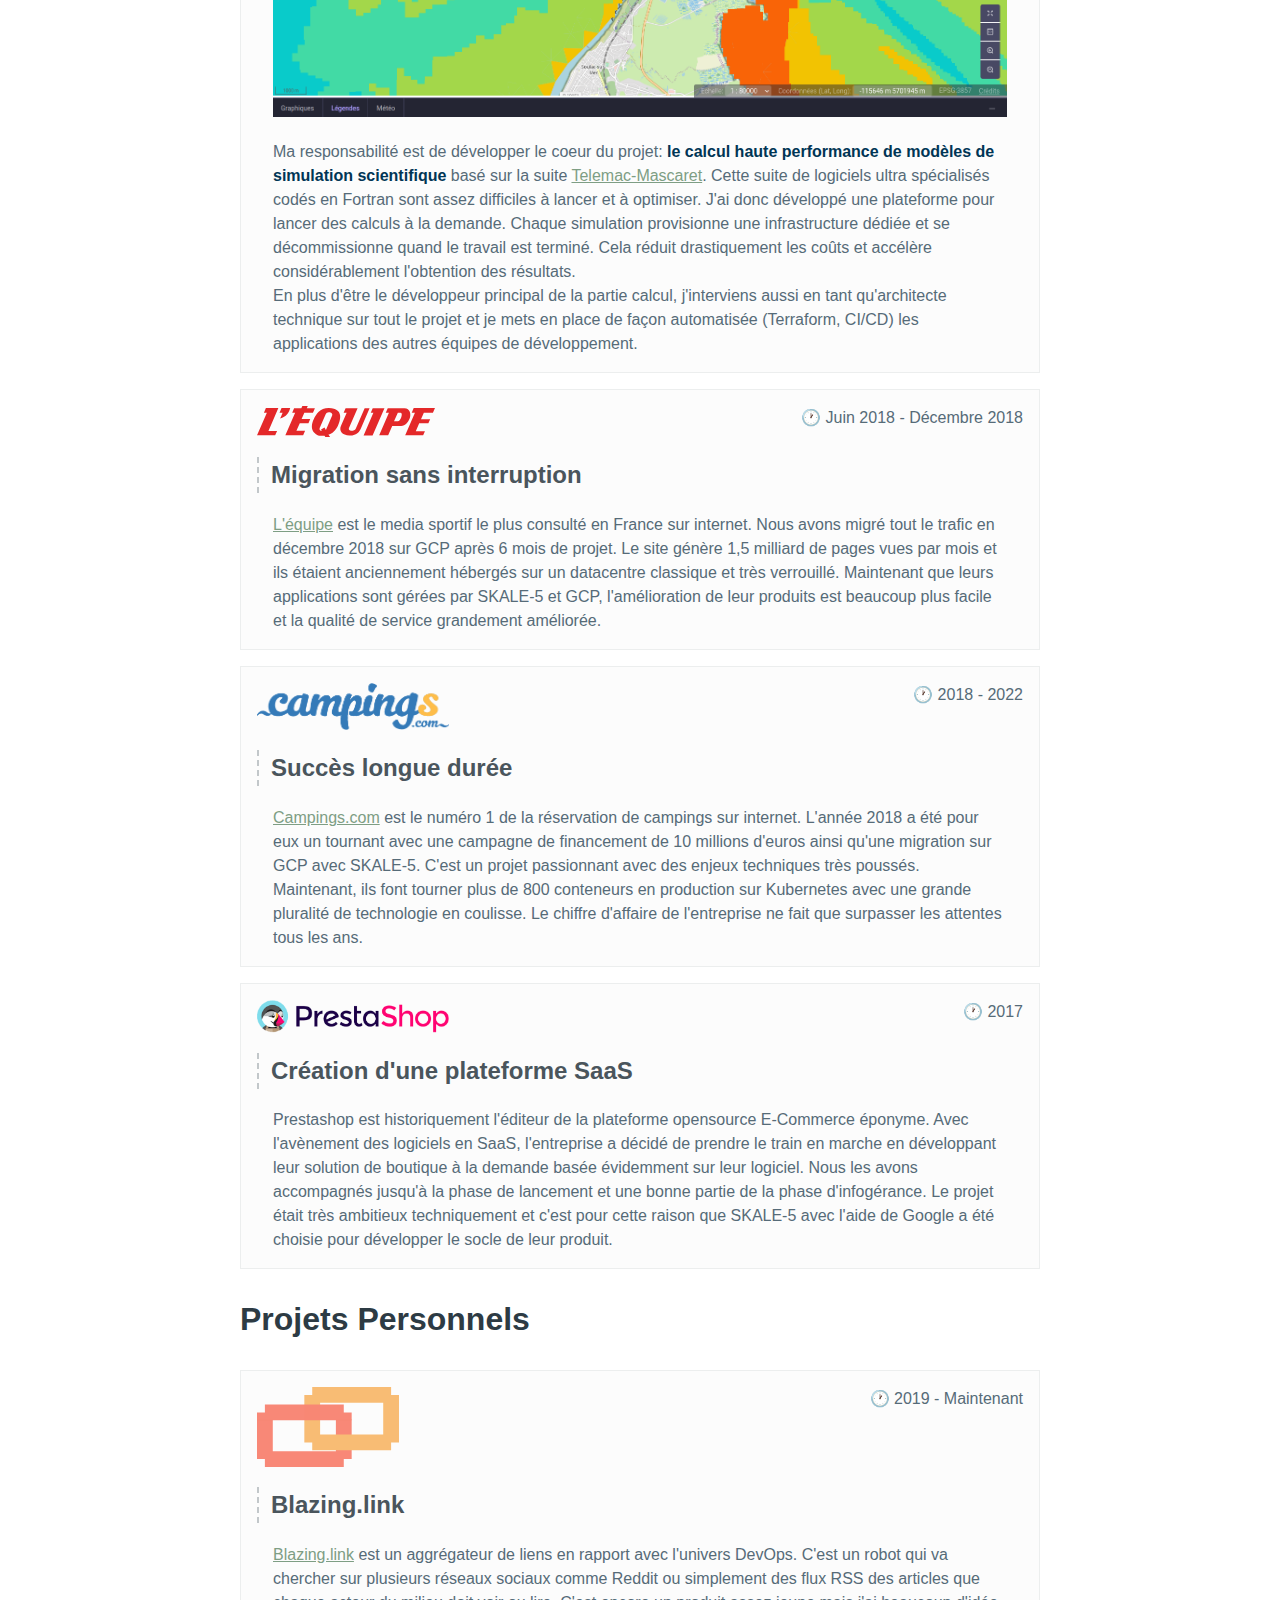
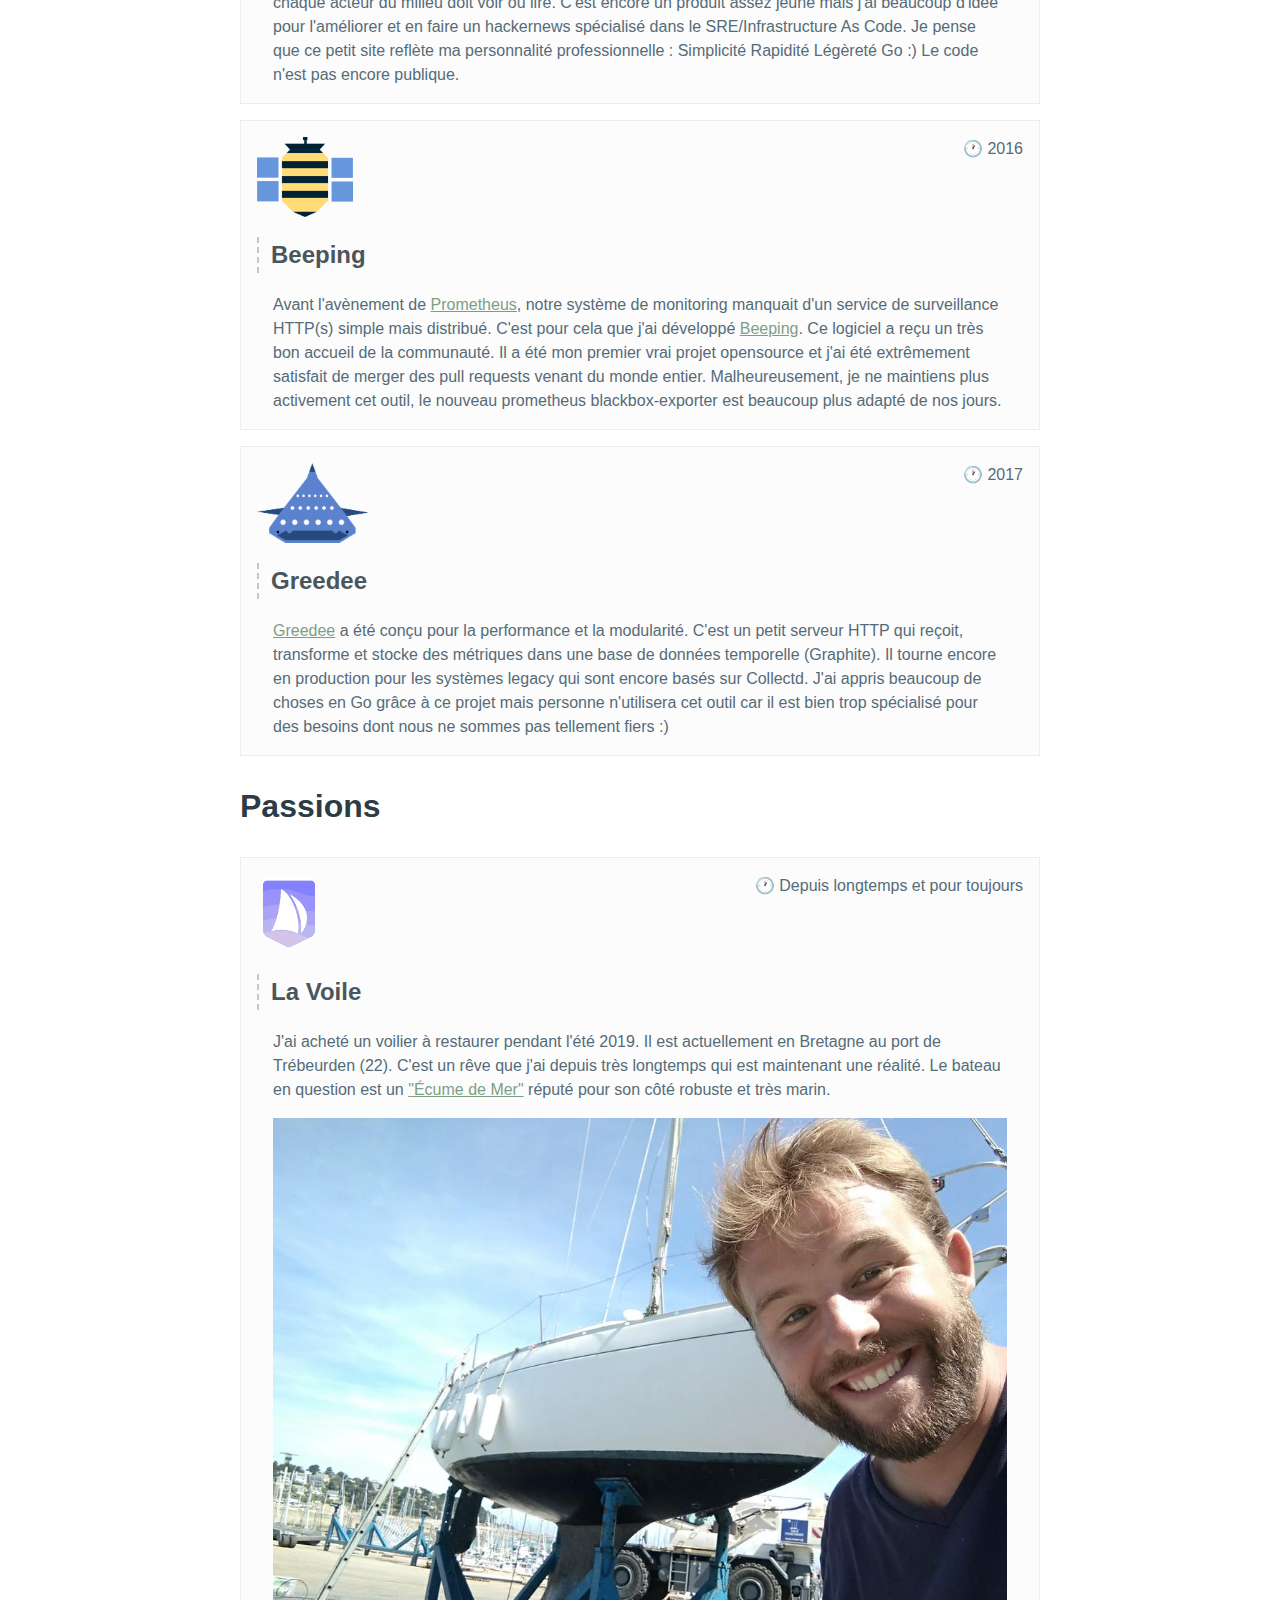
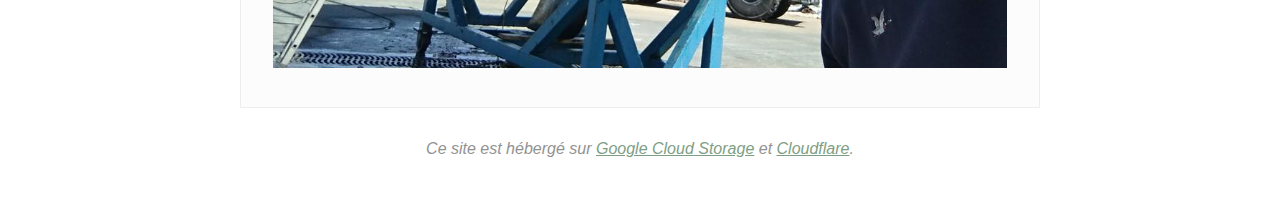
==== commit 1c4bcaf5: "add fixes for w3c recommendations" ====
--- a/index.html
+++ b/index.html
@@ -1,9 +1,10 @@
 <!doctype html>
-<html lang="en">
+<html lang="fr">
 <!--
     If you look at the source code of this page
     you will see that i'm not a frontend developer, at all :)
 -->
+
 <head>
     <meta charset="utf-8">
     <title>Yann Coleu - Cloud Architect, SRE</title>
@@ -11,12 +12,12 @@
     <meta name="author" content="yanc0">
     <link rel="stylesheet" href="statics/css/main.css?v=1.0">
     <meta name="viewport" content="width=device-width, initial-scale=1.0">
-    <link rel="icon" href="statics/images/logo.jpg" type="image/x-icon" />
+    <link rel="icon" href="statics/images/logo.jpg" type="image/x-icon">
 </head>
 
 <body>
     <header>
-        <img src="statics/images/logo.jpg" />
+        <img alt="photo de profil" src="statics/images/logo.jpg">
         <div class="description">
             <h1>Yann Coleu</h1>
             <h2>
@@ -32,7 +33,7 @@
             <!--<div class="job-search-status"><span class="not-looking">En poste</span>-->
         </div>
         <div class="flags-icons">
-            <a class="flag" href="https://yann.work/"><img src="statics/images/fr.svg" /></a>
+            <a class="flag" href="https://yann.work/"><img alt="drapeau français" src="statics/images/fr.svg"></a>
         </div>
     </header>
     <nav>
@@ -41,7 +42,7 @@
         <a href="mailto:contact@yann.work">Email</a>
     </nav>
     <h1 class="head-title">À propos</h1>
-    <article id="yann">
+    <article>
         <div class="article-content">
 
             <p>Diplômé en master Systèmes, réseaux et sécurité, je suis passionné par les
@@ -64,7 +65,7 @@
     <article id="kubernetes">
         <div class="article-head">
             <div class="article-image-wrap">
-                <img class="article-image" src="statics/images/kubernetes.png" />
+                <img alt="logo de kubernete" class="article-image" src="statics/images/kubernetes.png">
                 <div class="article-when">
                     🕐 Janvier 2017 - Maintenant
                 </div>
@@ -101,13 +102,13 @@
     <article id="gcp">
         <div class="article-head">
             <div class="article-image-wrap">
-                <img class="article-image" src="statics/images/gcp.png" />
+                <img alt="logo de Google Cloud Platform" class="article-image" src="statics/images/gcp.png">
                 <div class="article-when">
                     🕐 2015 - Maintenant
                 </div>
             </div>
             <div class="article-title-wrap">
-                <h2 class="article-title">Google Cloud Plateform</h2>
+                <h2 class="article-title">Google Cloud Platform</h2>
             </div>
         </div>
         <div class="article-content">
@@ -129,7 +130,7 @@
     <article id="golang">
         <div class="article-head">
             <div class="article-image-wrap">
-                <img class="article-image" src="statics/images/golang.png" />
+                <img alt="logo du langage Go" class="article-image" src="statics/images/golang.png">
                 <div class="article-when">
                     🕐 2016 - Maintenant
                 </div>
@@ -152,7 +153,7 @@
     <article id="Hashistack">
         <div class="article-head">
             <div class="article-image-wrap">
-                <img class="article-image" src="statics/images/hashicorp.png" />
+                <img alt="logo de la société Hashicorp" class="article-image" src="statics/images/hashicorp.png">
                 <div class="article-when">
                     🕐 2016 - Maintenant
                 </div>
@@ -180,7 +181,7 @@
     <article>
         <div class="article-head">
             <div class="article-image-wrap">
-                <img class="article-image" src="statics/images/gpmb.png" />
+                <img alt="logo du Grand port Maritime de Bordeaux" class="article-image" src="statics/images/gpmb.png">
                 <div class="article-when">
                     🕐 Novembre 2019 - Janvier 2023
                 </div>
@@ -205,11 +206,11 @@
                 <li>etc.</li>
             </ul>
 
-            <img class="image" src="statics/images/bathymetrie.png" />
+            <img alt="bathymétrie de l'estuaire de la Gironde" class="image" src="statics/images/bathymetrie.png">
 
             Ma responsabilité est de développer le coeur du projet: <strong>le calcul haute performance de modèles de
-                simulation
-                scientifique</strong> basé sur la suite <a href="http://www.opentelemac.org/">Telemac-Mascaret</a>.
+                simulation scientifique</strong> basé sur la suite <a
+                href="http://www.opentelemac.org/">Telemac-Mascaret</a>.
             Cette suite de logiciels
             ultra spécialisés codés en Fortran sont assez difficiles à lancer et à optimiser.
 
@@ -225,7 +226,7 @@
     <article>
         <div class="article-head">
             <div class="article-image-wrap">
-                <img class="article-image" src="statics/images/lequipe.svg" />
+                <img alt="logo de lequipe.fr" class="article-image" src="statics/images/lequipe.svg">
                 <div class="article-when">
                     🕐 Juin 2018 - Décembre 2018
                 </div>
@@ -248,7 +249,7 @@
     <article>
         <div class="article-head">
             <div class="article-image-wrap">
-                <img class="article-image" src="statics/images/campings.png" />
+                <img alt="logo de campings.com" class="article-image" src="statics/images/campings.png">
                 <div class="article-when">
                     🕐 2018 - 2022
                 </div>
@@ -273,7 +274,7 @@
     <article>
         <div class="article-head">
             <div class="article-image-wrap">
-                <img class="article-image" src="statics/images/prestashop.png" />
+                <img alt="logo de Prestashop" class="article-image" src="statics/images/prestashop.png">
                 <div class="article-when">
                     🕐 2017
                 </div>
@@ -298,7 +299,7 @@
     <article>
         <div class="article-head">
             <div class="article-image-wrap">
-                <img class="article-image" src="statics/images/blazing-link.svg" />
+                <img alt="logo de Blazing.link" class="article-image" src="statics/images/blazing-link.svg">
                 <div class="article-when">
                     🕐 2019 - Maintenant
                 </div>
@@ -322,7 +323,7 @@
     <article>
         <div class="article-head">
             <div class="article-image-wrap">
-                <img class="article-image" src="statics/images/beeping.png" />
+                <img alt="logo de Beeping" class="article-image" src="statics/images/beeping.png">
                 <div class="article-when">
                     🕐 2016
                 </div>
@@ -350,7 +351,7 @@
     <article>
         <div class="article-head">
             <div class="article-image-wrap">
-                <img class="article-image" src="statics/images/greedee.png" />
+                <img alt="logo de Greedee" class="article-image" src="statics/images/greedee.png">
                 <div class="article-when">
                     🕐 2017
                 </div>
@@ -375,7 +376,7 @@
     <article>
         <div class="article-head">
             <div class="article-image-wrap">
-                <img class="article-image" src="statics/images/bateau.png" />
+                <img alt="un logo de voilier" class="article-image" src="statics/images/bateau.png">
                 <div class="article-when">
                     🕐 Depuis longtemps et pour toujours
                 </div>
@@ -391,9 +392,9 @@
             une réalité.
 
             Le bateau en question est un <a href="http://amd.alio.free.fr/ukecumedemerFrame-1.htm">"Écume de Mer"</a>
-            réputé pour son côté robuste et très marin. <br />
-
-            <img class="image" src="statics/images/tanuki.jpg" />
+            réputé pour son côté robuste et très marin. <br>
+
+            <img alt="photo de Yann avec avec son bateau sur le chantier" class="image" src="statics/images/tanuki.jpg">
         </div>
     </article>
     <footer>
--- a/statics/css/main.css
+++ b/statics/css/main.css
@@ -2,14 +2,14 @@
   margin: 0 auto;
   max-width: 50em;
   font-family: "Helvetica", "Arial", sans-serif;
-  padding: 2em 2em;
+  padding: 3em 2em;
   color: #555;
 }
 
 h1,
 h2,
 strong {
-  color: #333;
+  color: #003555;
 }
 
 a {
@@ -23,12 +23,12 @@
 code,
 pre {
   background: #f5f7f9;
-  border-bottom: 1px solid #d8dee9;
+  border-bottom: 0.1em solid #d8dee9;
   color: #5b5d63;
 }
 
 pre {
-  border-left: 2px solid #69c;
+  border-left: 0.1em solid #69c;
 }
 
 header {
@@ -48,16 +48,15 @@
 }
 
 header h1 {
-  color: #003555;
   margin: 0em;
 }
 
 header h2 {
   margin: 0em;
   font-size: large;
+  font-weight: 300;
   padding-left: 0.2em;
   border-left: 0.05em dashed gray;
-  color: #394043;
 }
 
 header ul {
@@ -67,9 +66,9 @@
 .job-search-status {
   position: absolute;
   bottom: 0em;
-  color: rgb(255, 255, 255);
+  color: white;
   font-weight: bold;
-  border-radius: 2px;
+  border-radius: 0.1em;
   padding: 0.25em;
 }
 
@@ -95,15 +94,15 @@
 
 .article-head {
   position: relative;
+}
+
+article {
   padding-top: 1em;
   padding-left: 1em;
   padding-right: 1em;
-}
-
-article {
   margin-bottom: 1em;
   line-height: 1.5;
-  border: 1px solid #eceeee;
+  border: 0.1em solid #eceeee;
   background-color: #fcfcfc;
 }
 
@@ -121,7 +120,7 @@
 }
 
 .article-title {
-  border-left: 1px dashed #c2c7ca;
+  border-left: 0.1em dashed #c2c7ca;
   padding-left: 0.5em;
   font-size: x-large;
   color: #4a555c;
@@ -135,7 +134,7 @@
 
 nav {
   padding-top: 1em;
-  border-top: 1px solid #d8ddd8;
+  border-top: 0.1em solid #d8ddd8;
 }
 
 .head-title {
@@ -155,13 +154,11 @@
 
 
 .flags-icons {
-  margin-top: 0.45em;
   margin-left: auto;
 }
 
 .flags-icons img {
-  width: 40px;
-  height: 20px;
+  height: 1.2em;
 }
 
 .flags-icons a:hover {
@@ -173,21 +170,33 @@
   text-align: center;
   font-style: italic;
   color: rgb(146, 146, 146);
-  margin-top: 20px;
+  margin-top: 2em;
 }
 
 .not-found {
   position: fixed;
   top: 50%;
   left: 50%;
-  margin-top: -50px;
-  margin-left: -100px;
+  margin-top: -5em;
+  margin-left: -10em;
 }
 
 @media only screen and (max-width: 520px) {
   nav>a {
     display: block;
-    padding: 5px;
+    padding: 1em;
+  }
+
+  header h1 {
+    font-size: large;
+  }
+
+  header h2 {
+    font-size: medium;
+  }
+
+  header ul {
+    padding-left: 1em;
   }
 
   .article-title {
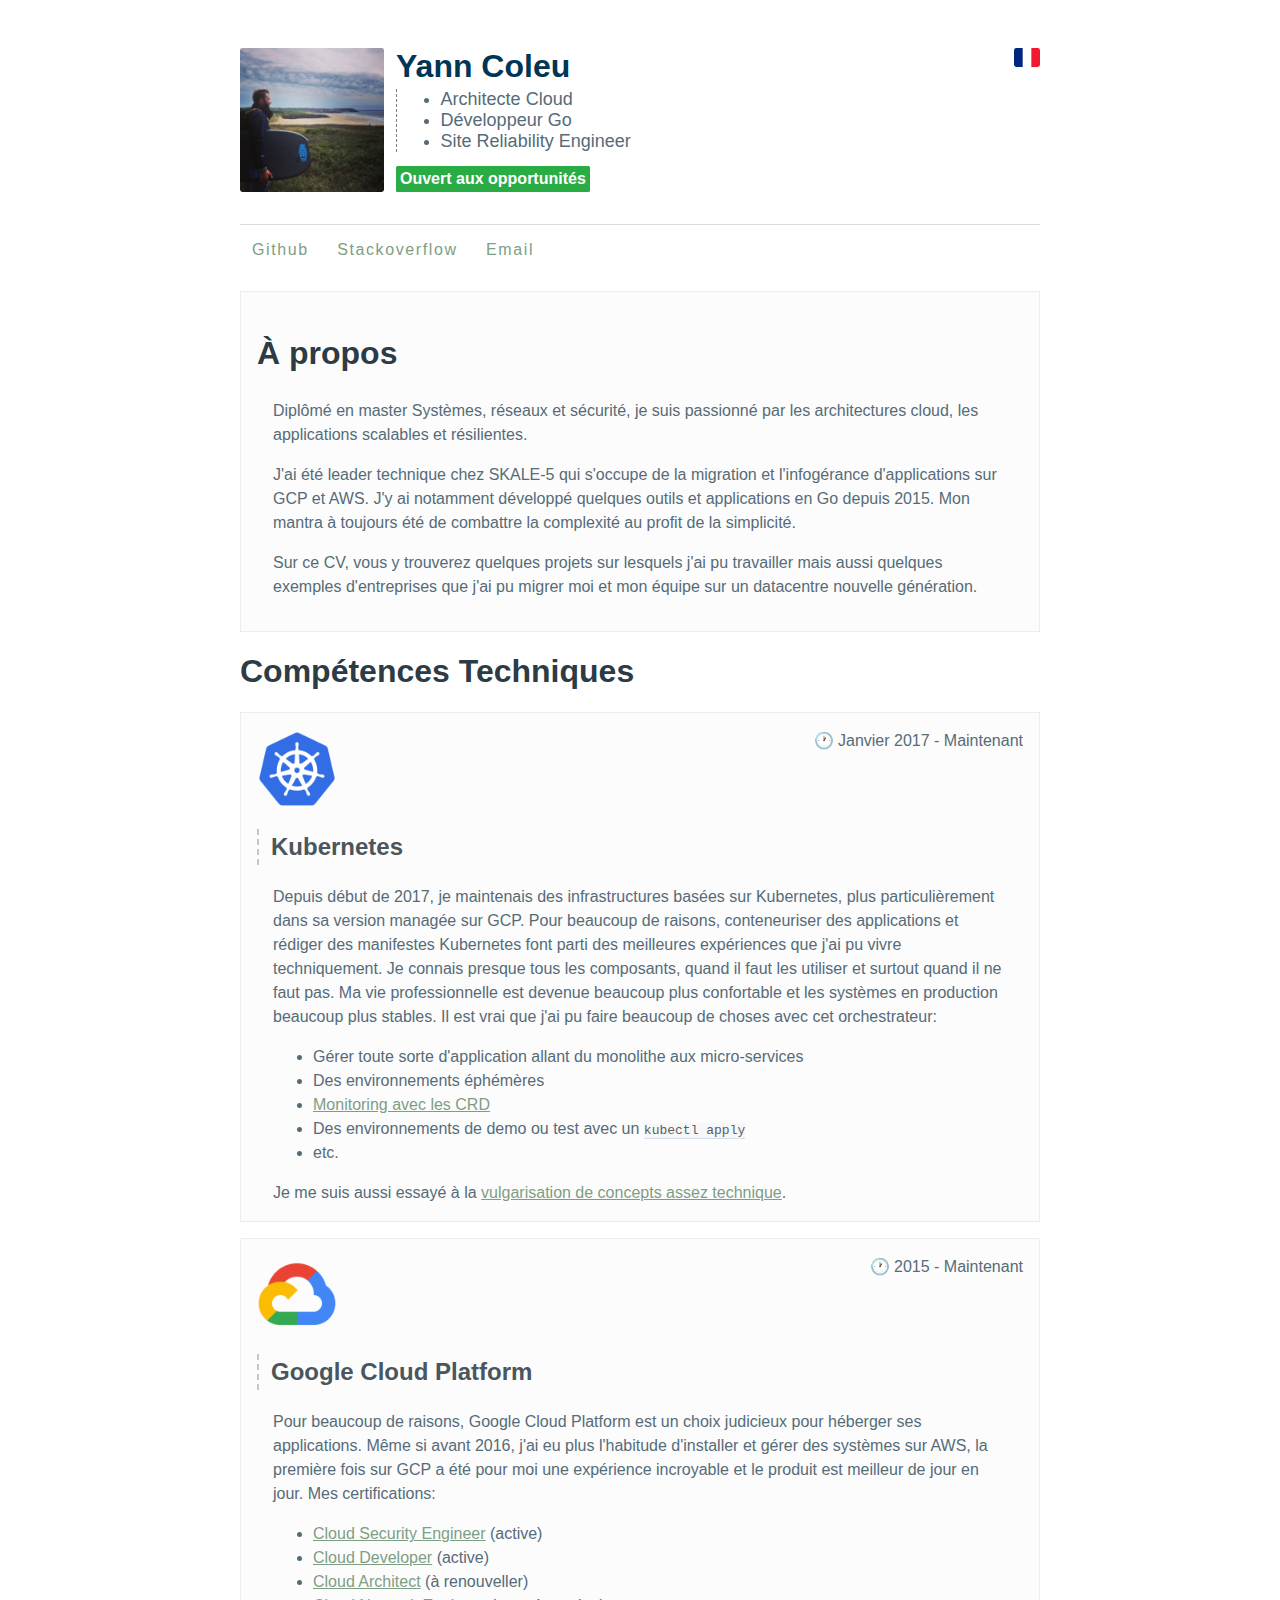
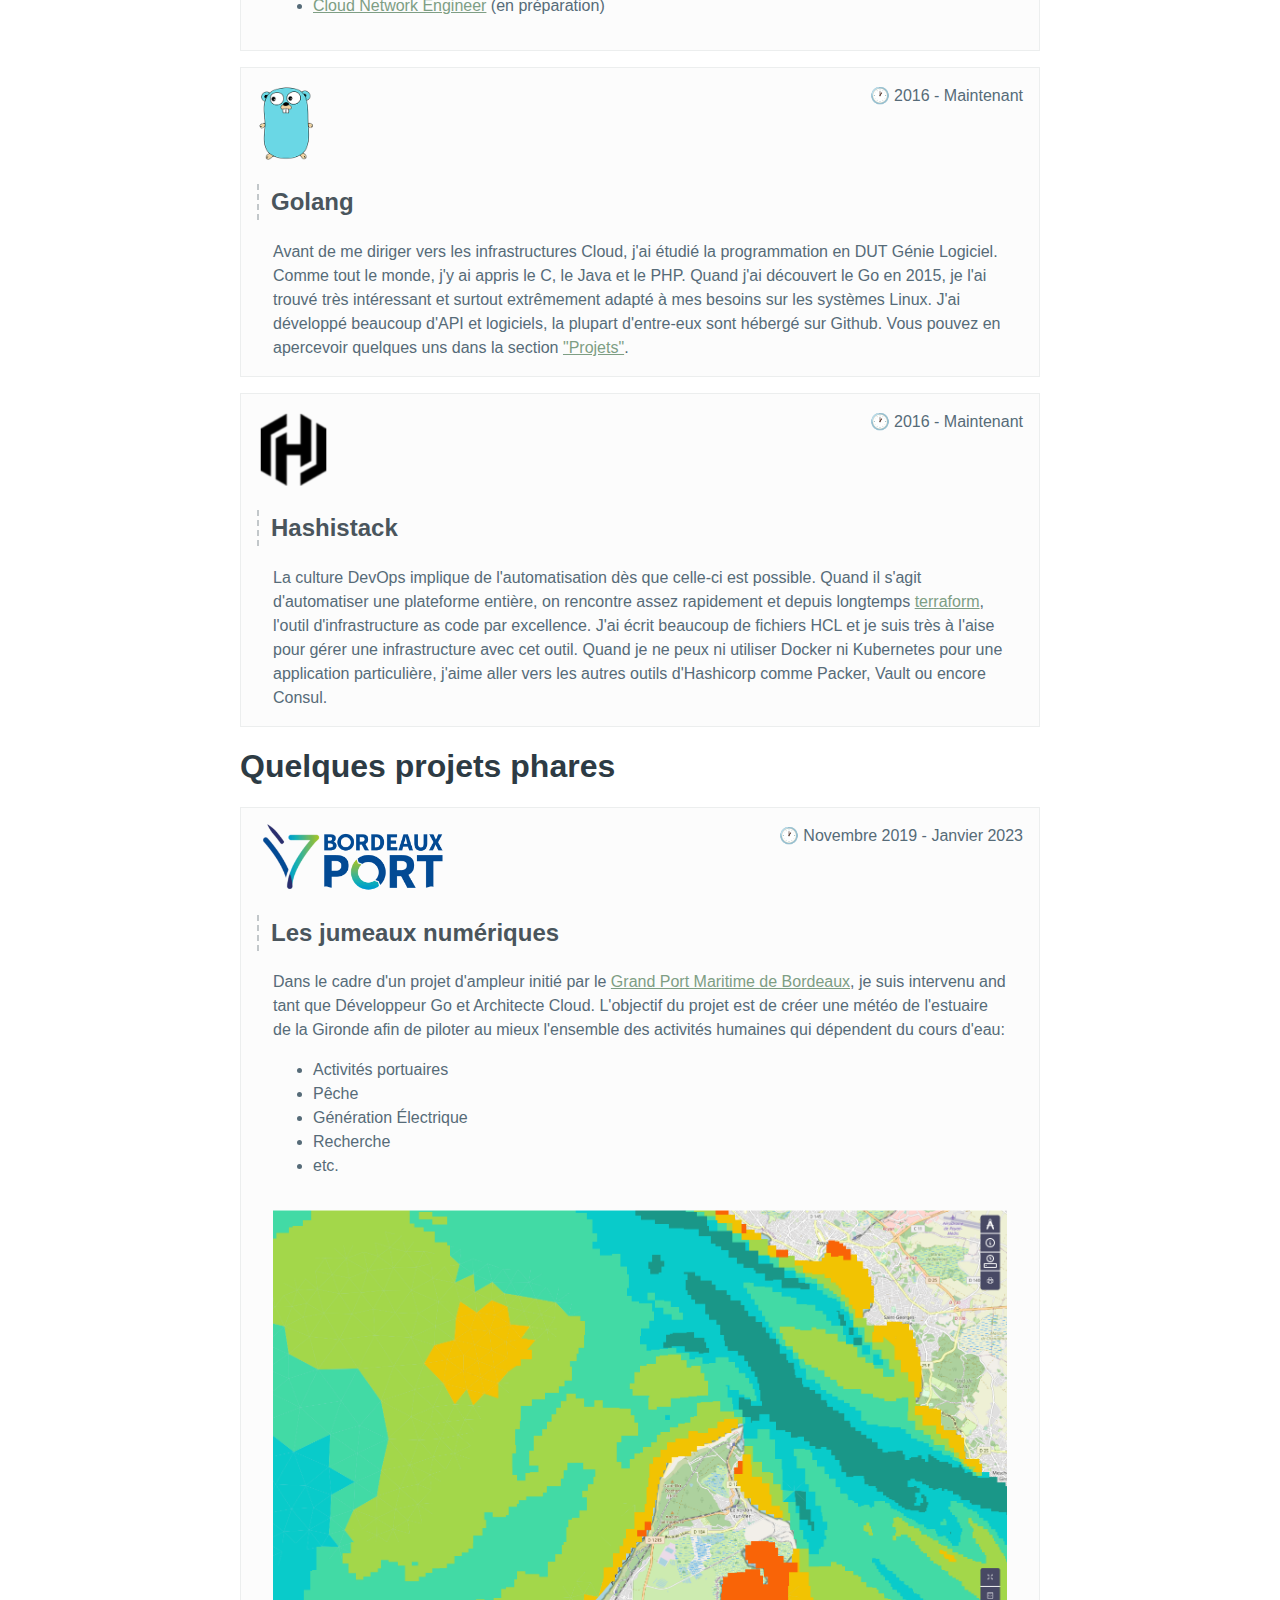
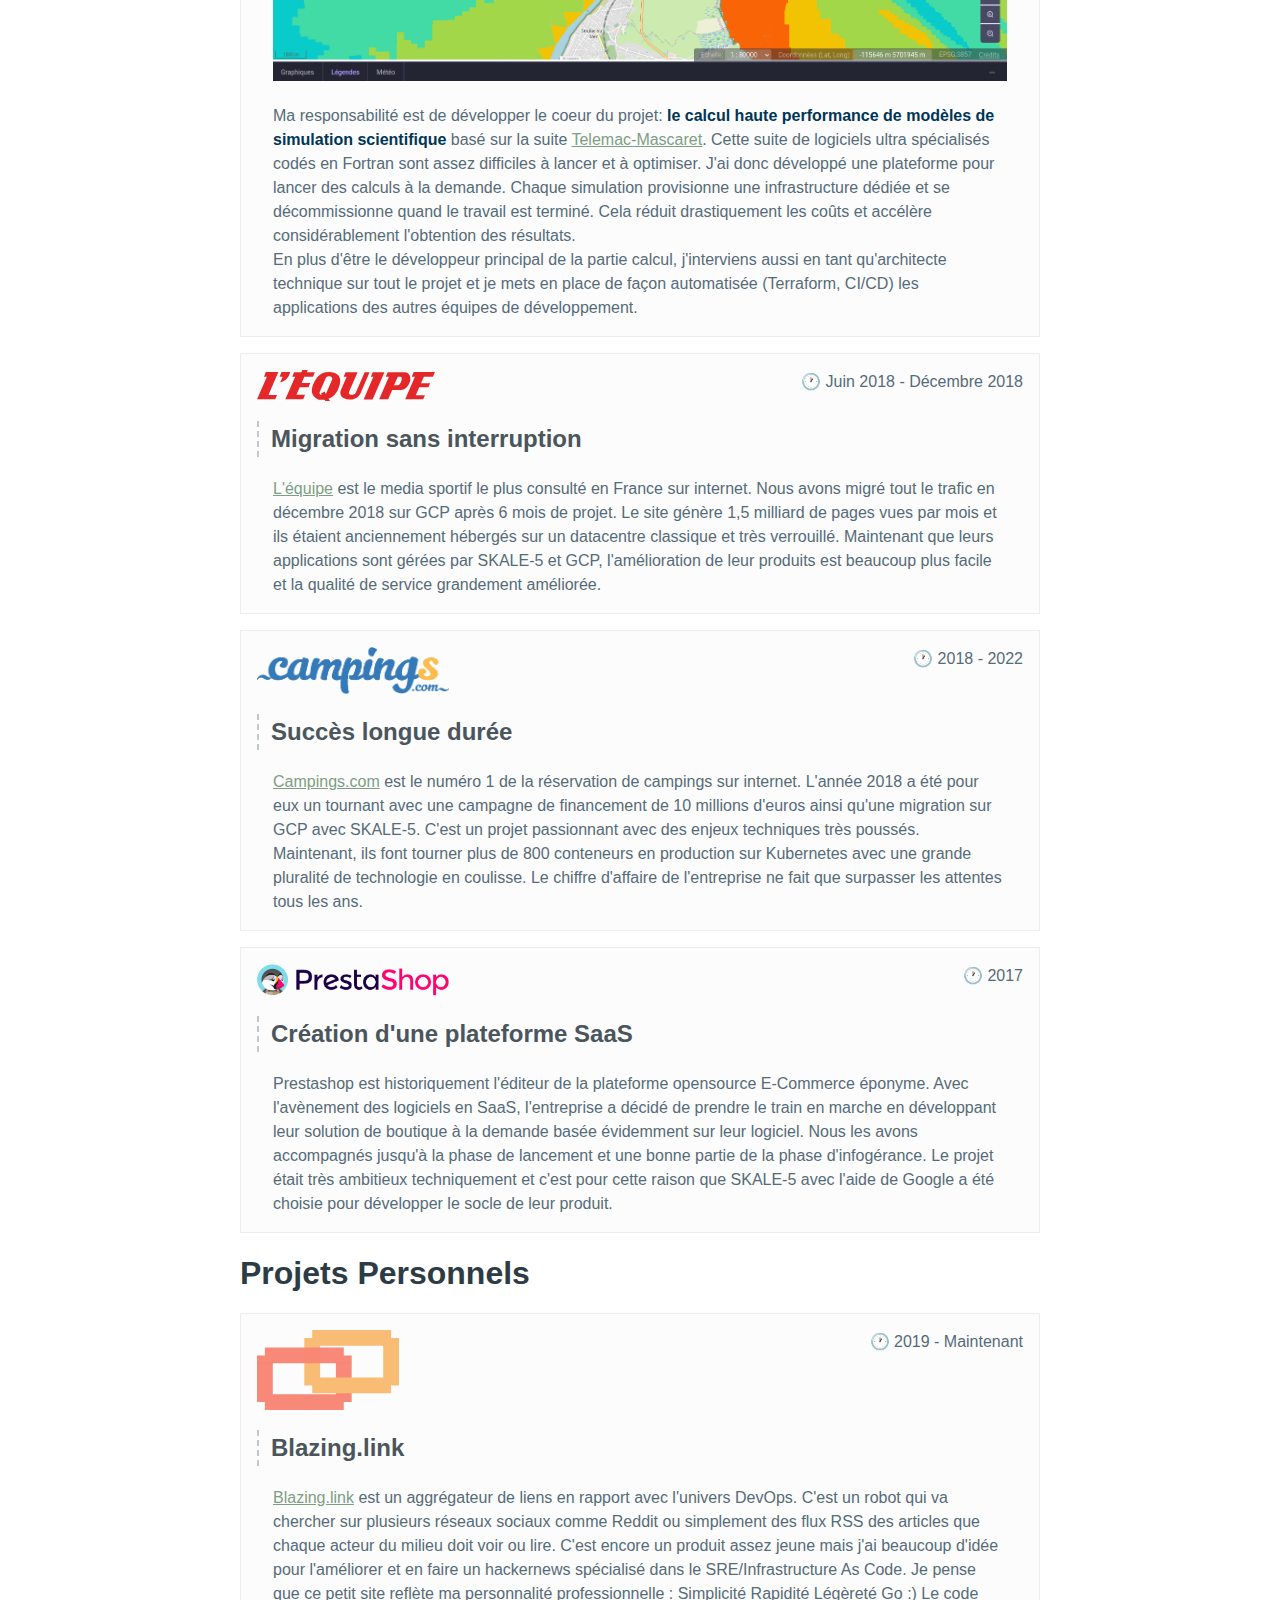
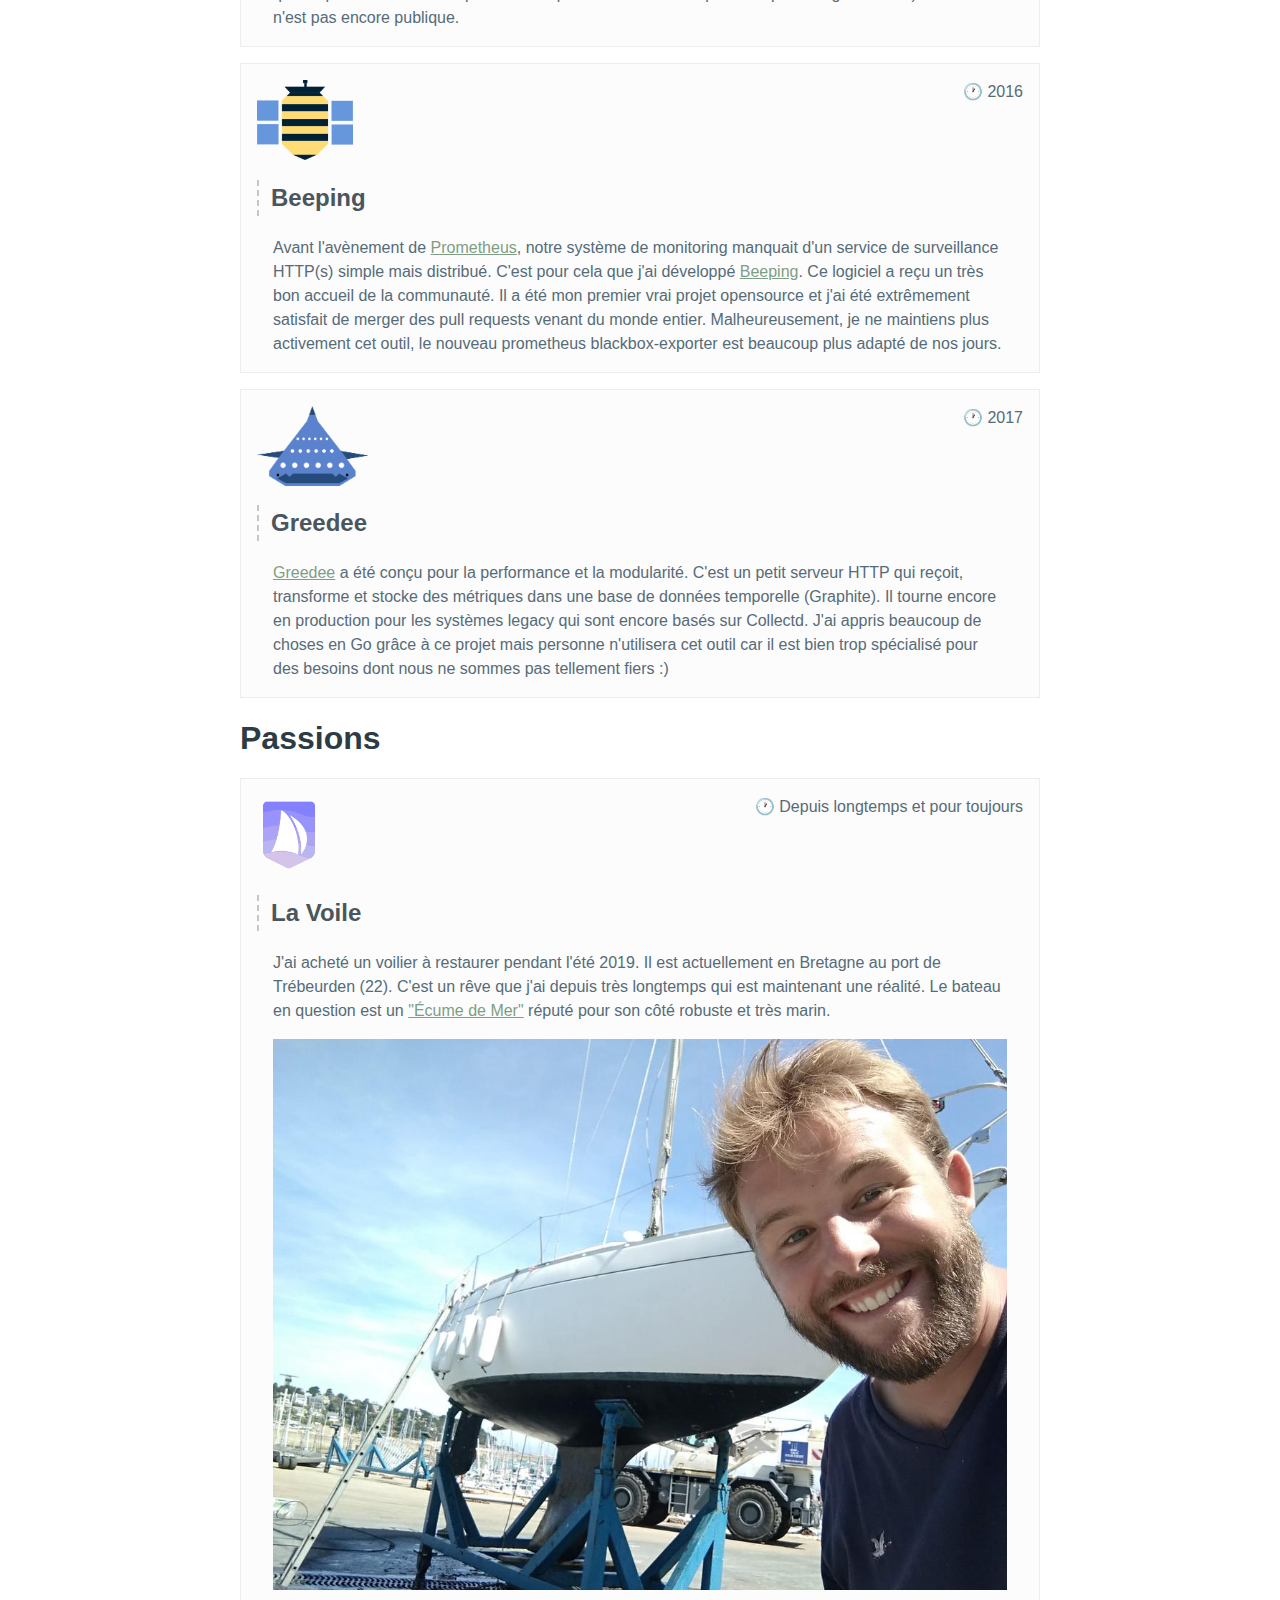
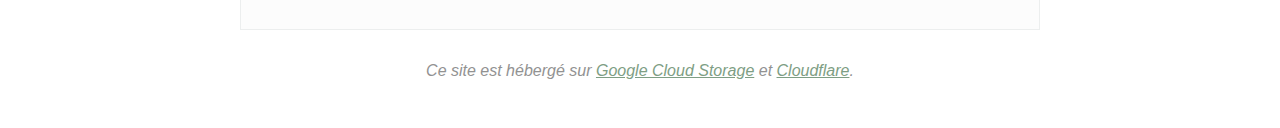
==== commit 99734ff1: "fix last w3c recommandations" ====
--- a/index.html
+++ b/index.html
@@ -1,10 +1,5 @@
 <!doctype html>
 <html lang="fr">
-<!--
-    If you look at the source code of this page
-    you will see that i'm not a frontend developer, at all :)
--->
-
 <head>
     <meta charset="utf-8">
     <title>Yann Coleu - Cloud Architect, SRE</title>
@@ -14,19 +9,18 @@
     <meta name="viewport" content="width=device-width, initial-scale=1.0">
     <link rel="icon" href="statics/images/logo.jpg" type="image/x-icon">
 </head>
-
 <body>
     <header>
         <img alt="photo de profil" src="statics/images/logo.jpg">
         <div class="description">
             <h1>Yann Coleu</h1>
-            <h2>
+            <div class="roles">
                 <ul>
                     <li>Architecte Cloud</li>
                     <li>Développeur Go</li>
-                    <li>SRE</li>
+                    <li>Site Reliability Engineer</li>
                 </ul>
-            </h2>
+            </div>
             <div class="job-search-status job-search-status-open">
                 Ouvert aux opportunités
             </div>
@@ -41,10 +35,9 @@
         <a href="https://stackoverflow.com/users/9131728/yann-c">Stackoverflow</a>
         <a href="mailto:contact@yann.work">Email</a>
     </nav>
-    <h1 class="head-title">À propos</h1>
-    <article>
-        <div class="article-content">
-
+    <article>
+        <h1 class="head-title">À propos</h1>
+        <div class="article-content">
             <p>Diplômé en master Systèmes, réseaux et sécurité, je suis passionné par les
                 architectures cloud, les applications scalables et résilientes.
             </p>
--- a/statics/css/main.css
+++ b/statics/css/main.css
@@ -2,7 +2,10 @@
   margin: 0 auto;
   max-width: 50em;
   font-family: "Helvetica", "Arial", sans-serif;
-  padding: 3em 2em;
+  padding-top: 3em;
+  padding-right: 0.3em;
+  padding-left: 0.3em;
+  padding-bottom: 3em;
   color: #555;
 }
 
@@ -51,7 +54,7 @@
   margin: 0em;
 }
 
-header h2 {
+header .roles {
   margin: 0em;
   font-size: large;
   font-weight: 300;
@@ -135,12 +138,12 @@
 nav {
   padding-top: 1em;
   border-top: 0.1em solid #d8ddd8;
+  margin-bottom: 2em;
 }
 
 .head-title {
-  margin-bottom: 1em;
-  margin-top: 1em;
   color: #2d3b44;
+  font-size: xx-large;
 }
 
 .image {
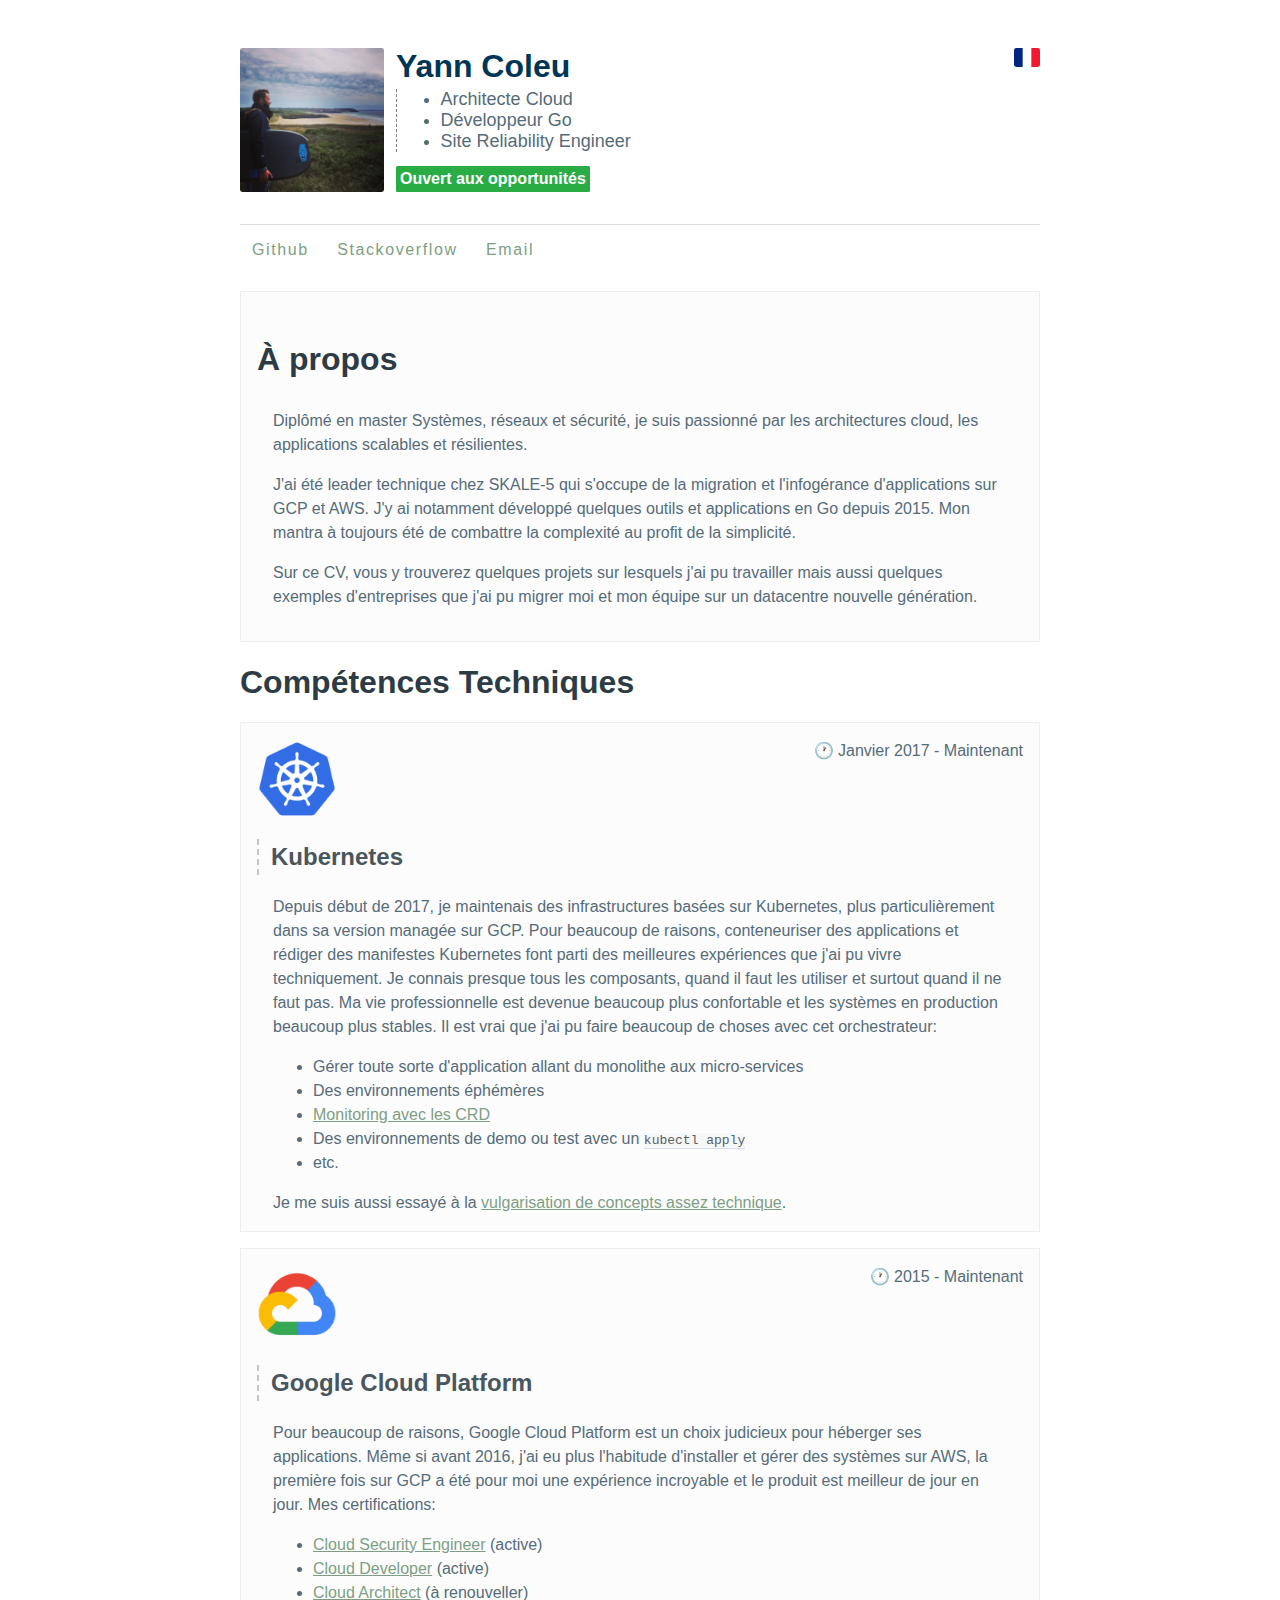
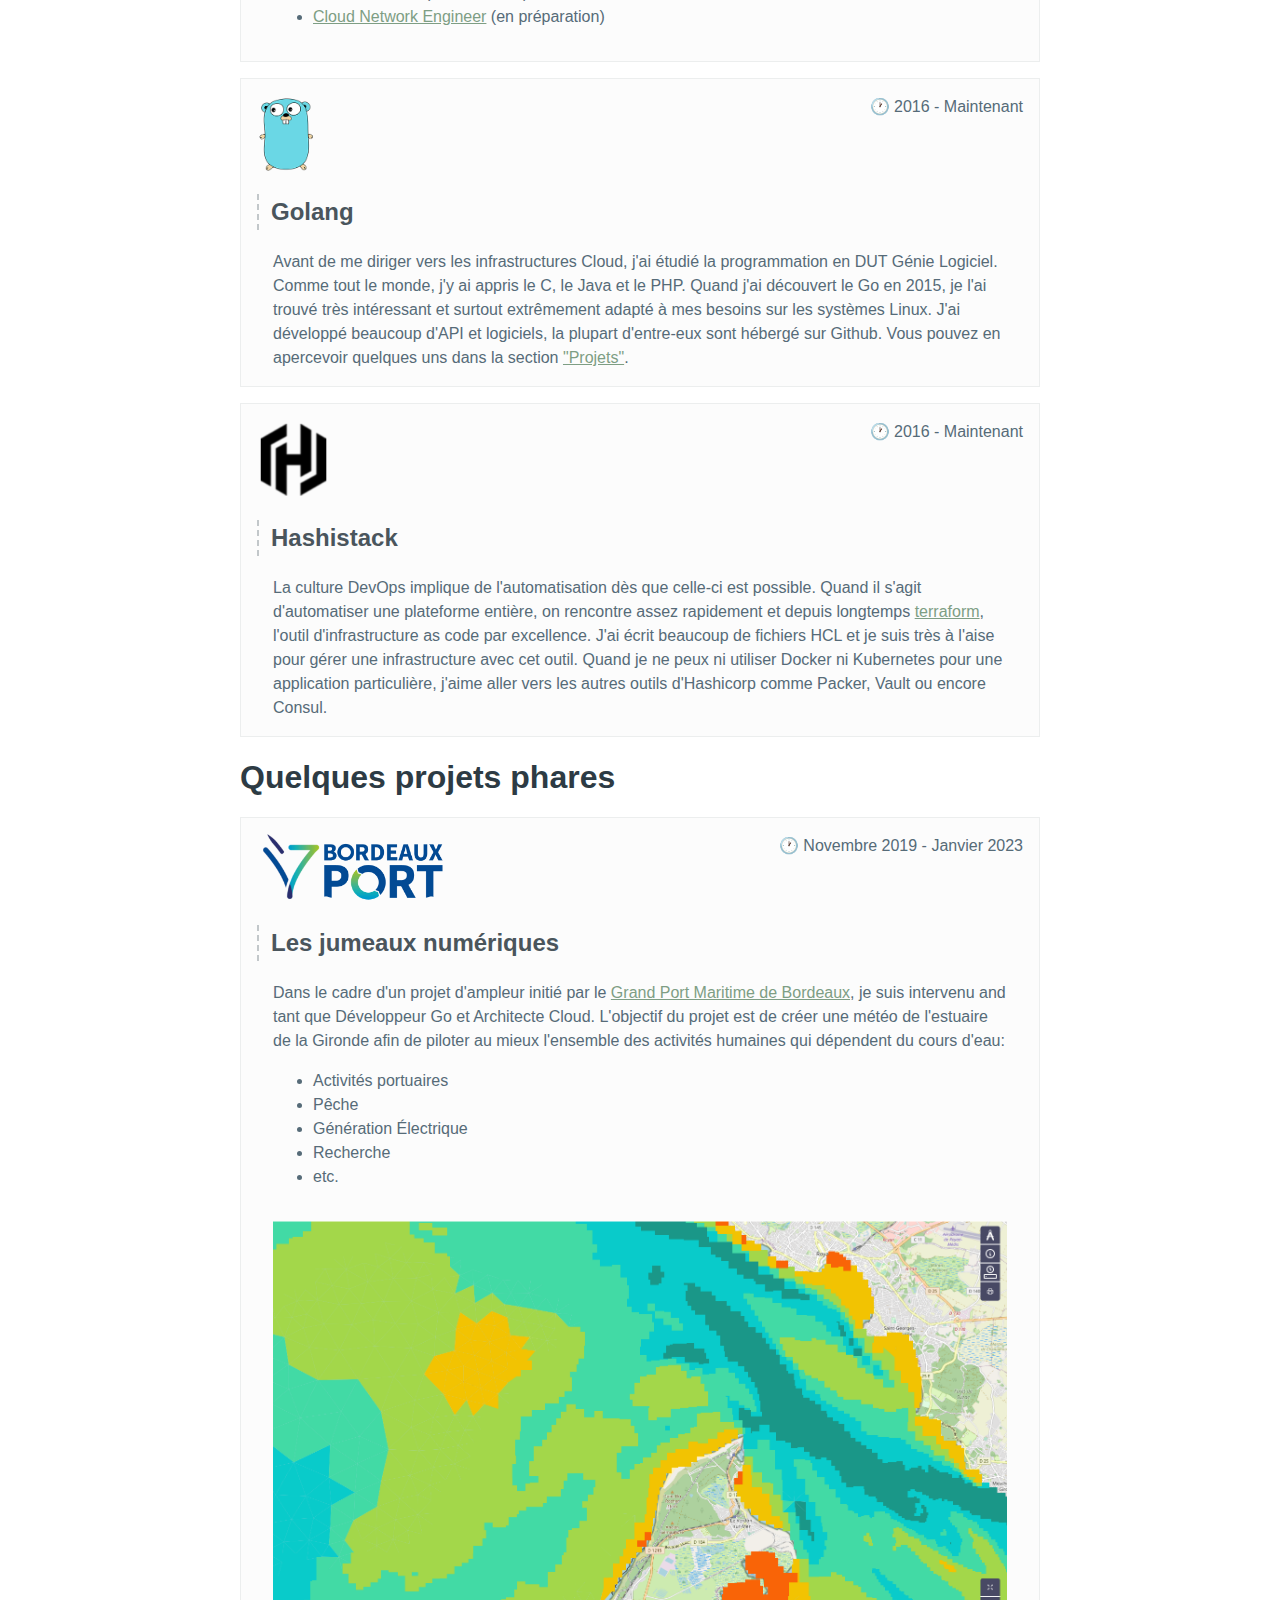
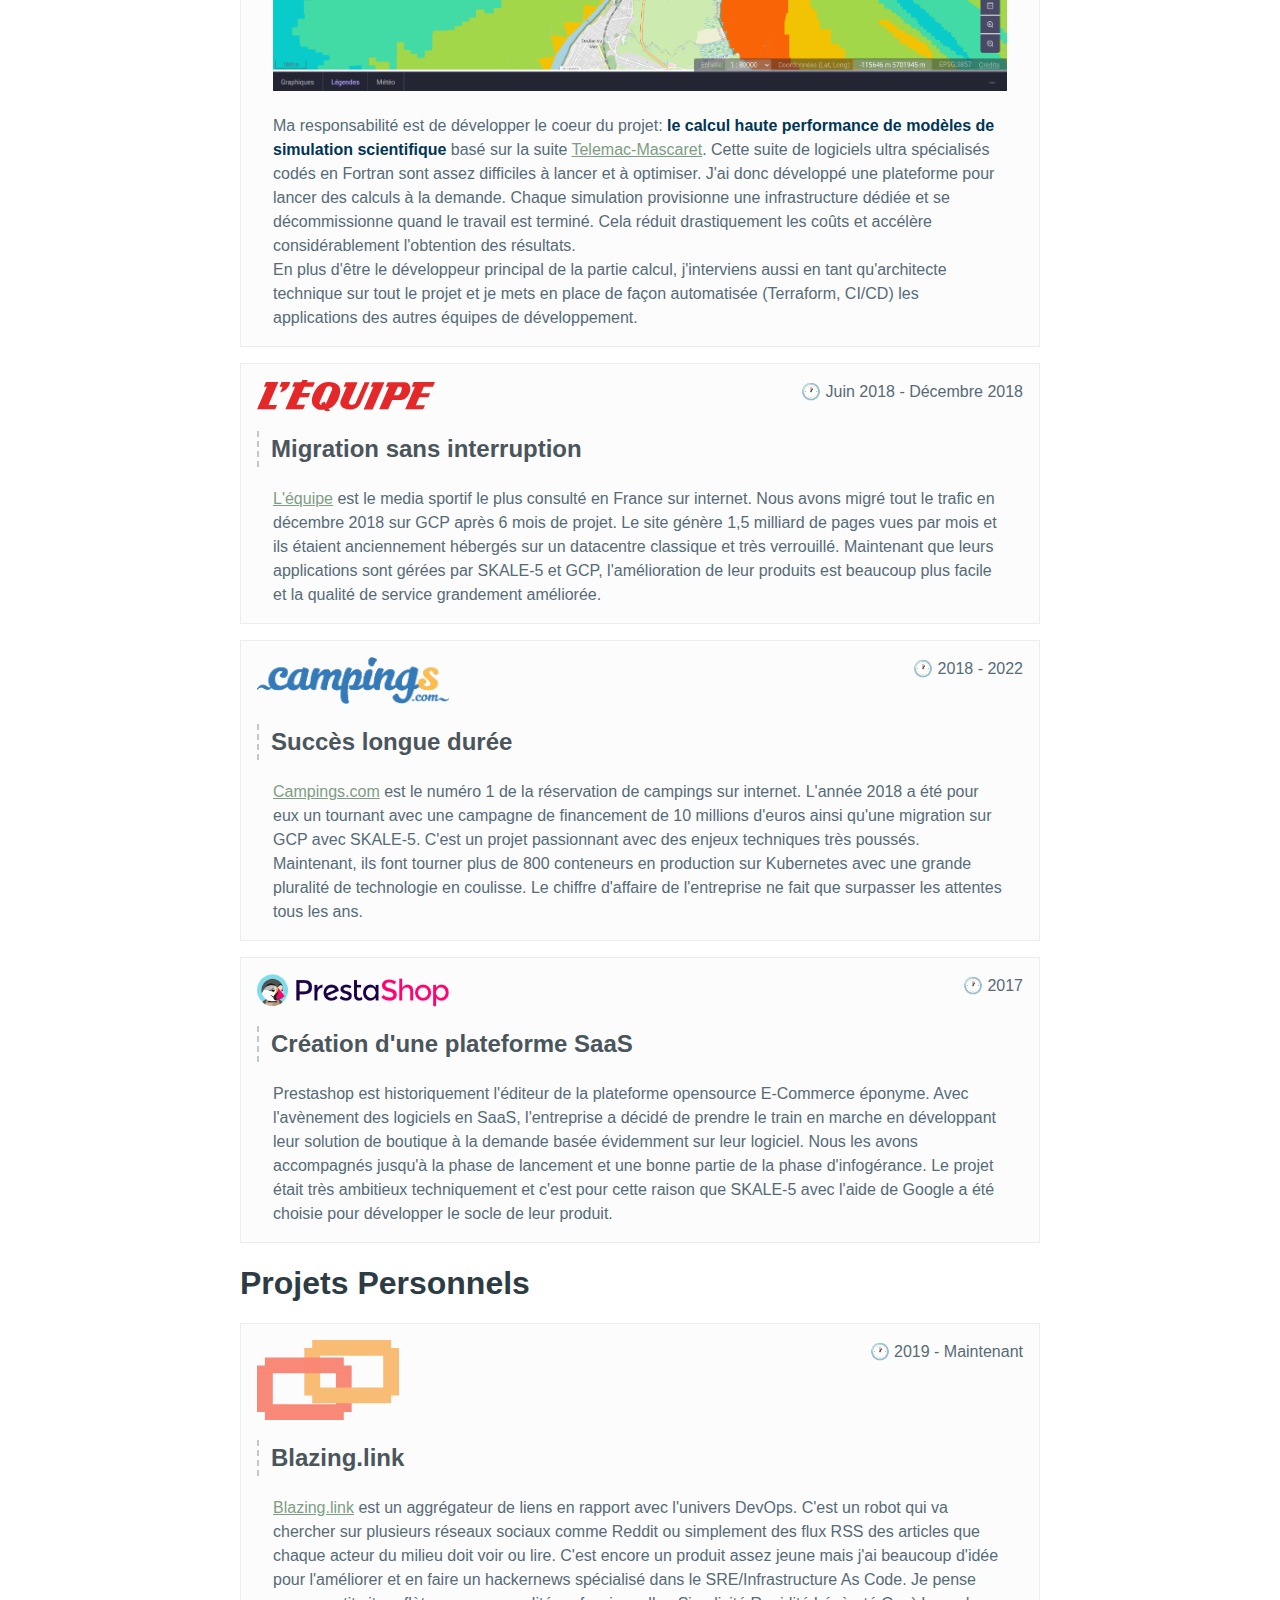
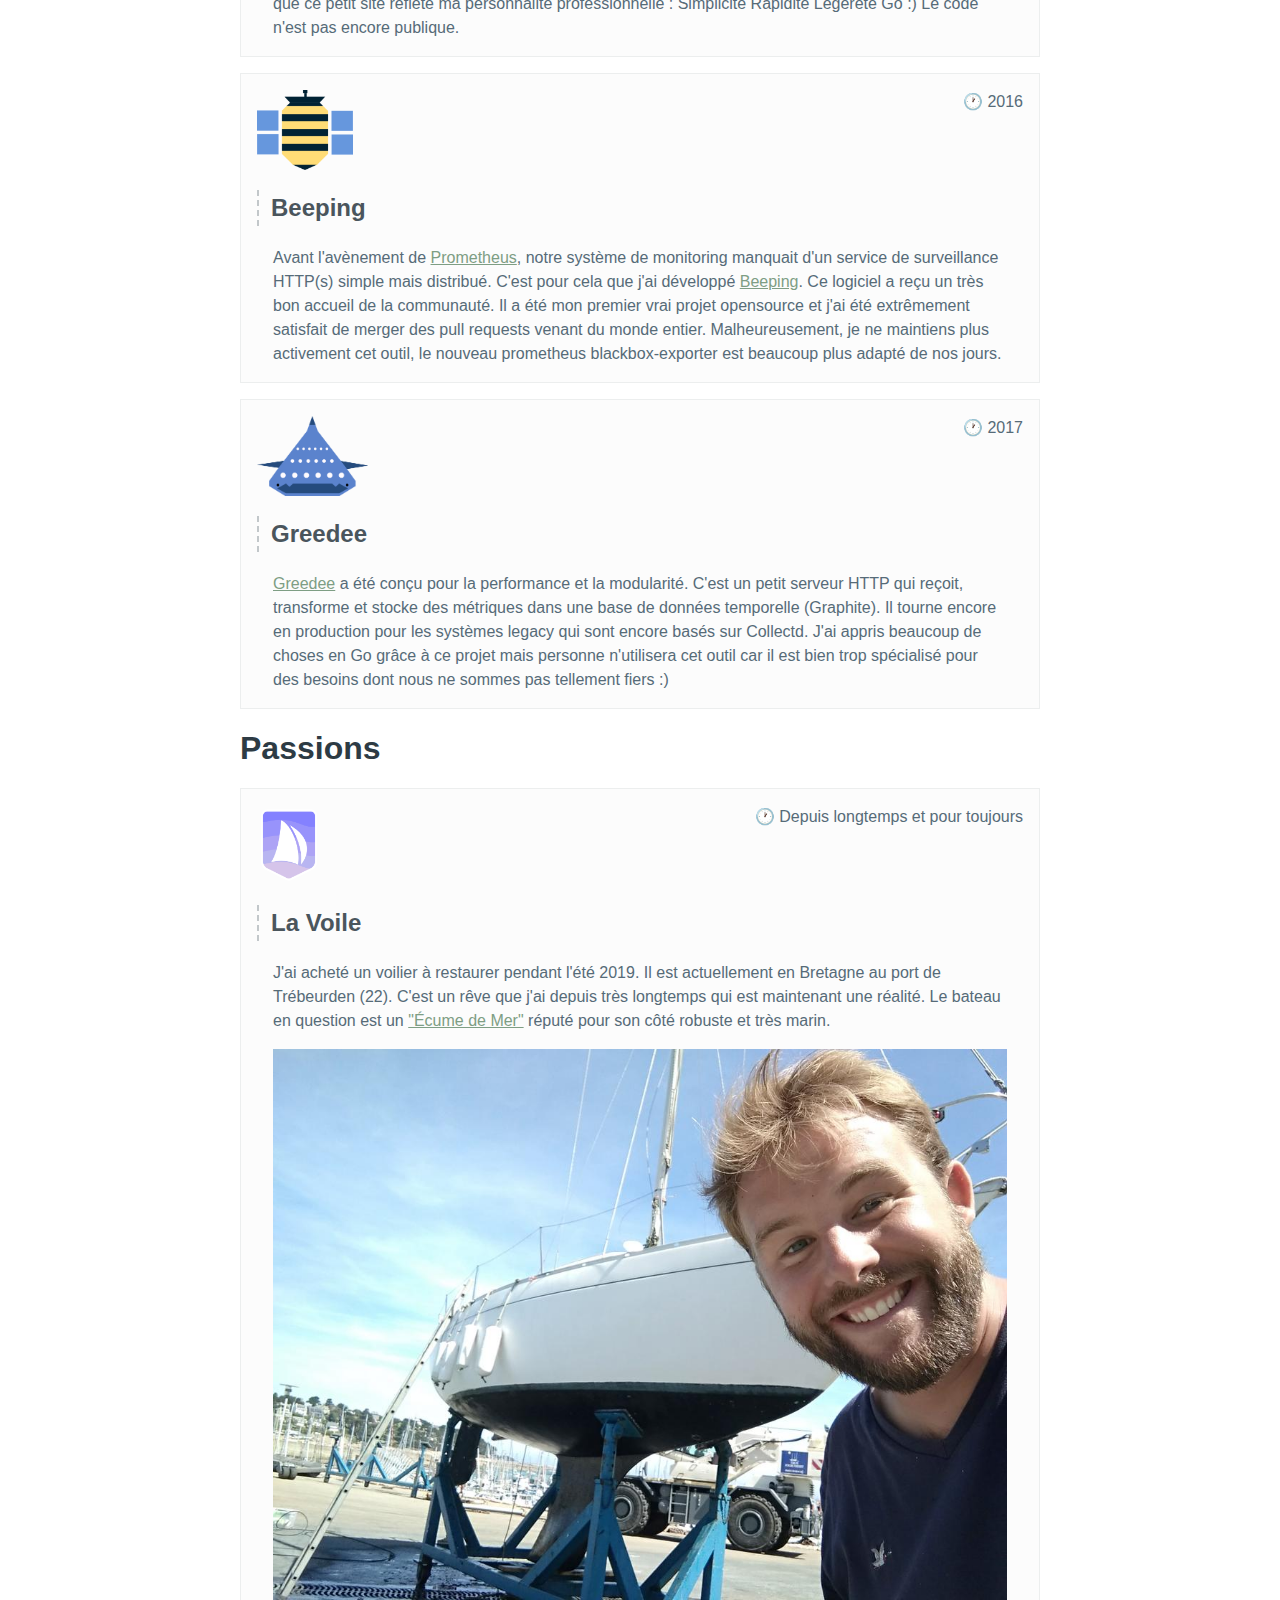
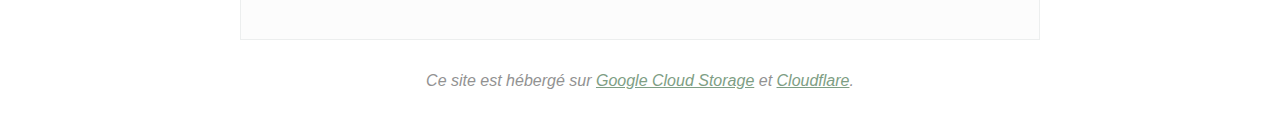
==== commit 4ef3793d: "consider using h1 once only" ====
--- a/index.html
+++ b/index.html
@@ -36,7 +36,7 @@
         <a href="mailto:contact@yann.work">Email</a>
     </nav>
     <article>
-        <h1 class="head-title">À propos</h1>
+        <h2 class="head-title">À propos</h2>
         <div class="article-content">
             <p>Diplômé en master Systèmes, réseaux et sécurité, je suis passionné par les
                 architectures cloud, les applications scalables et résilientes.
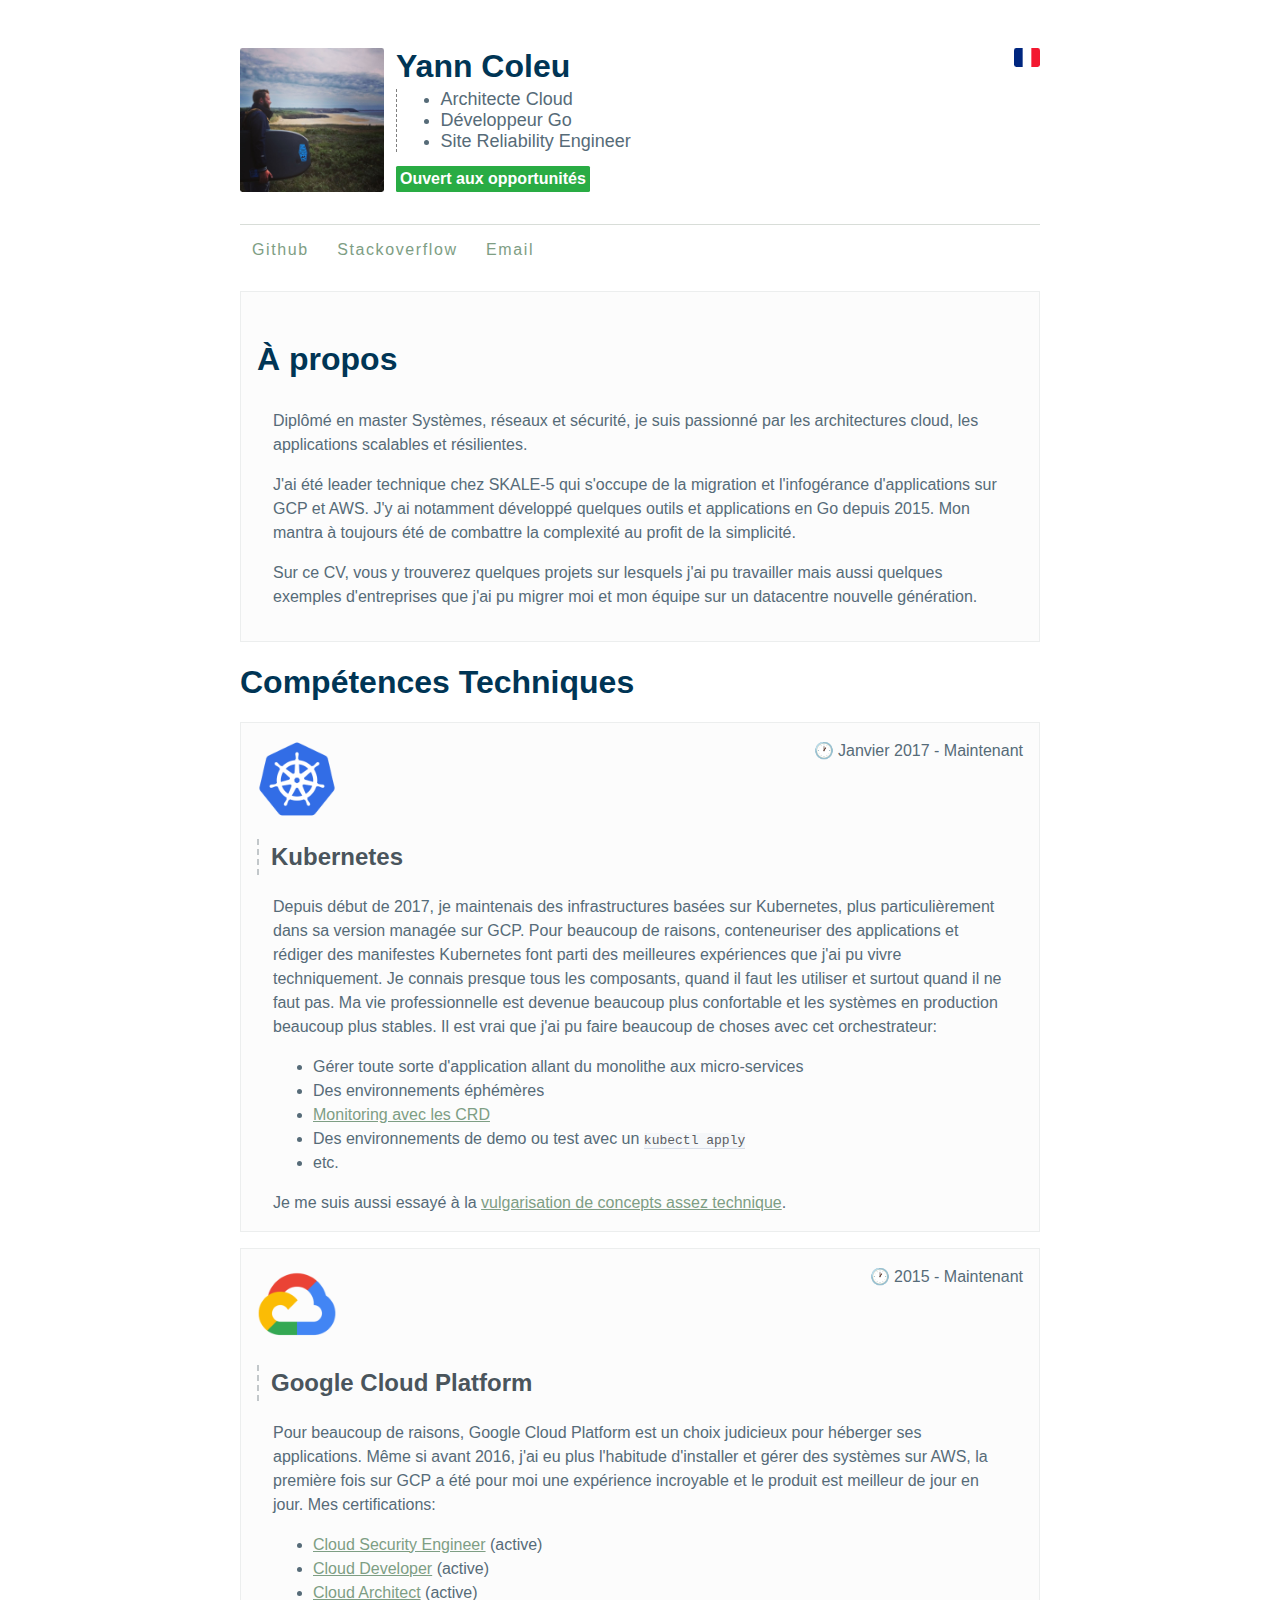
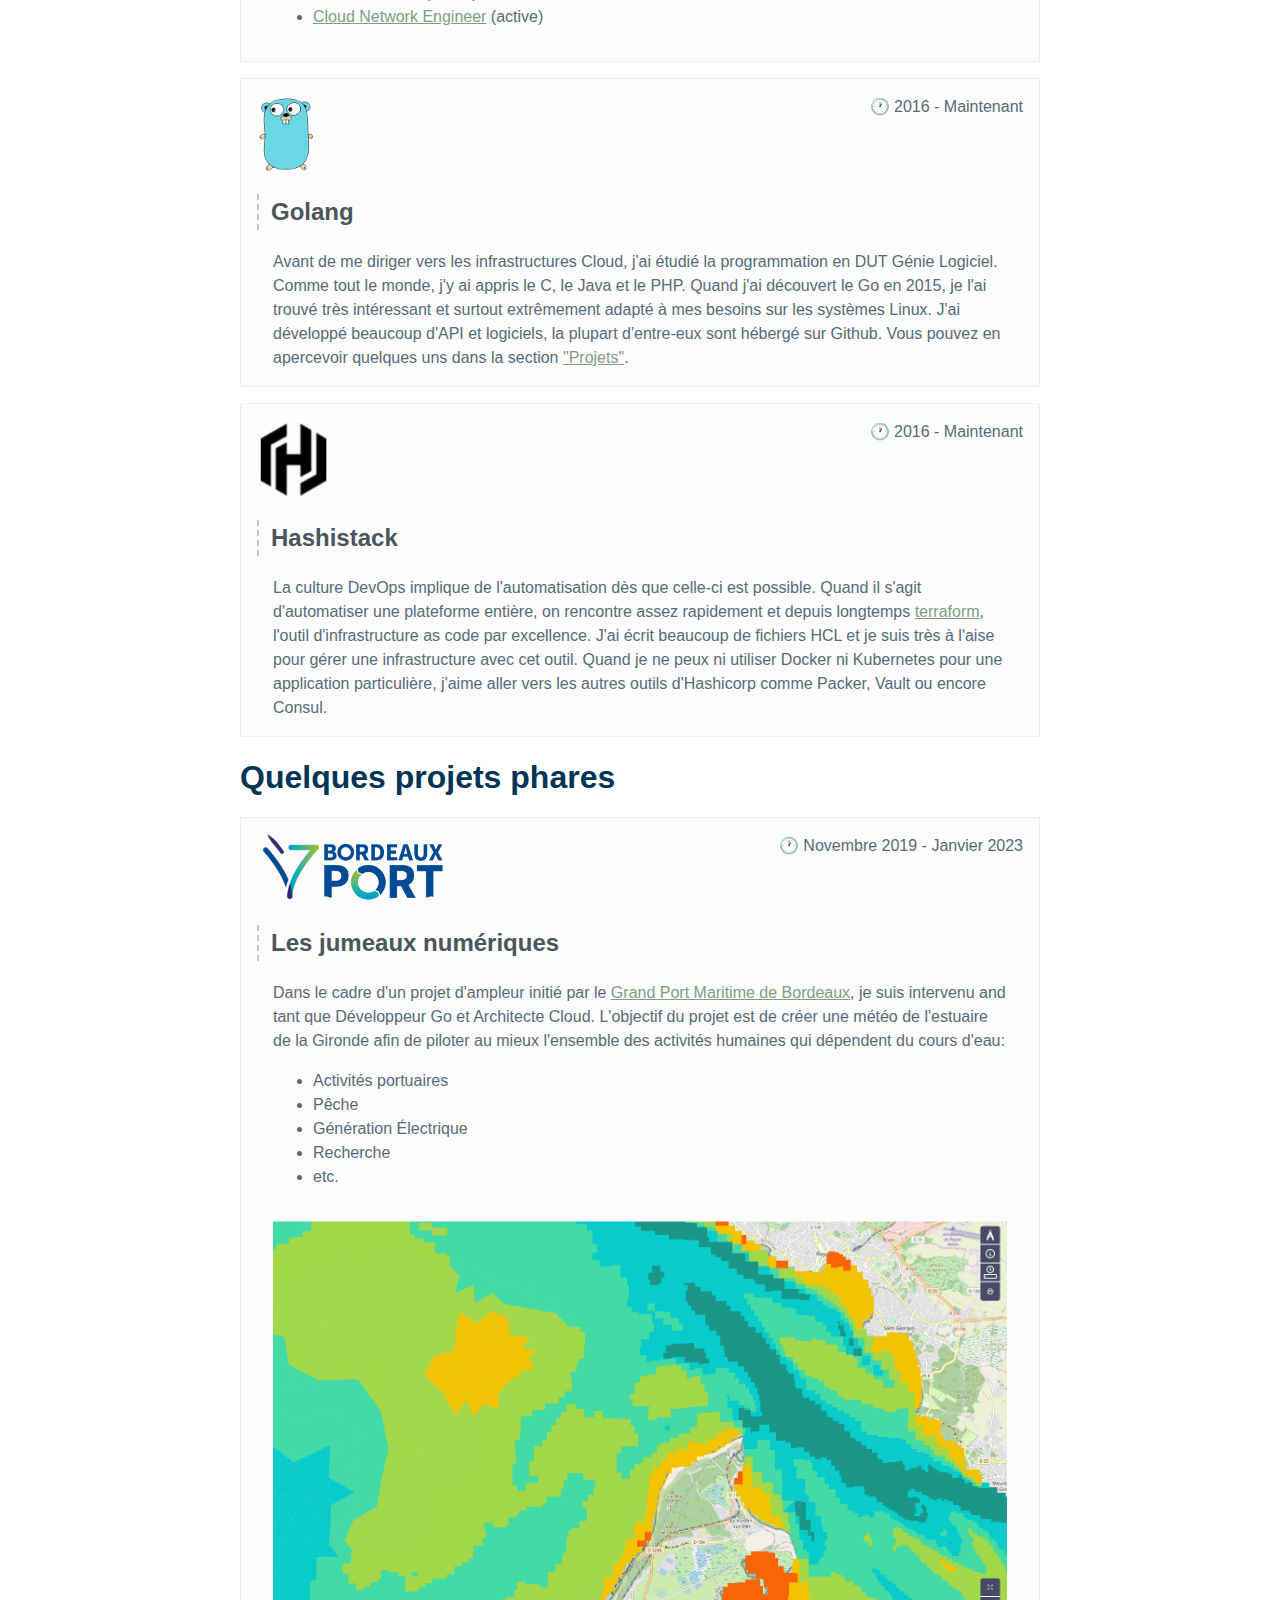
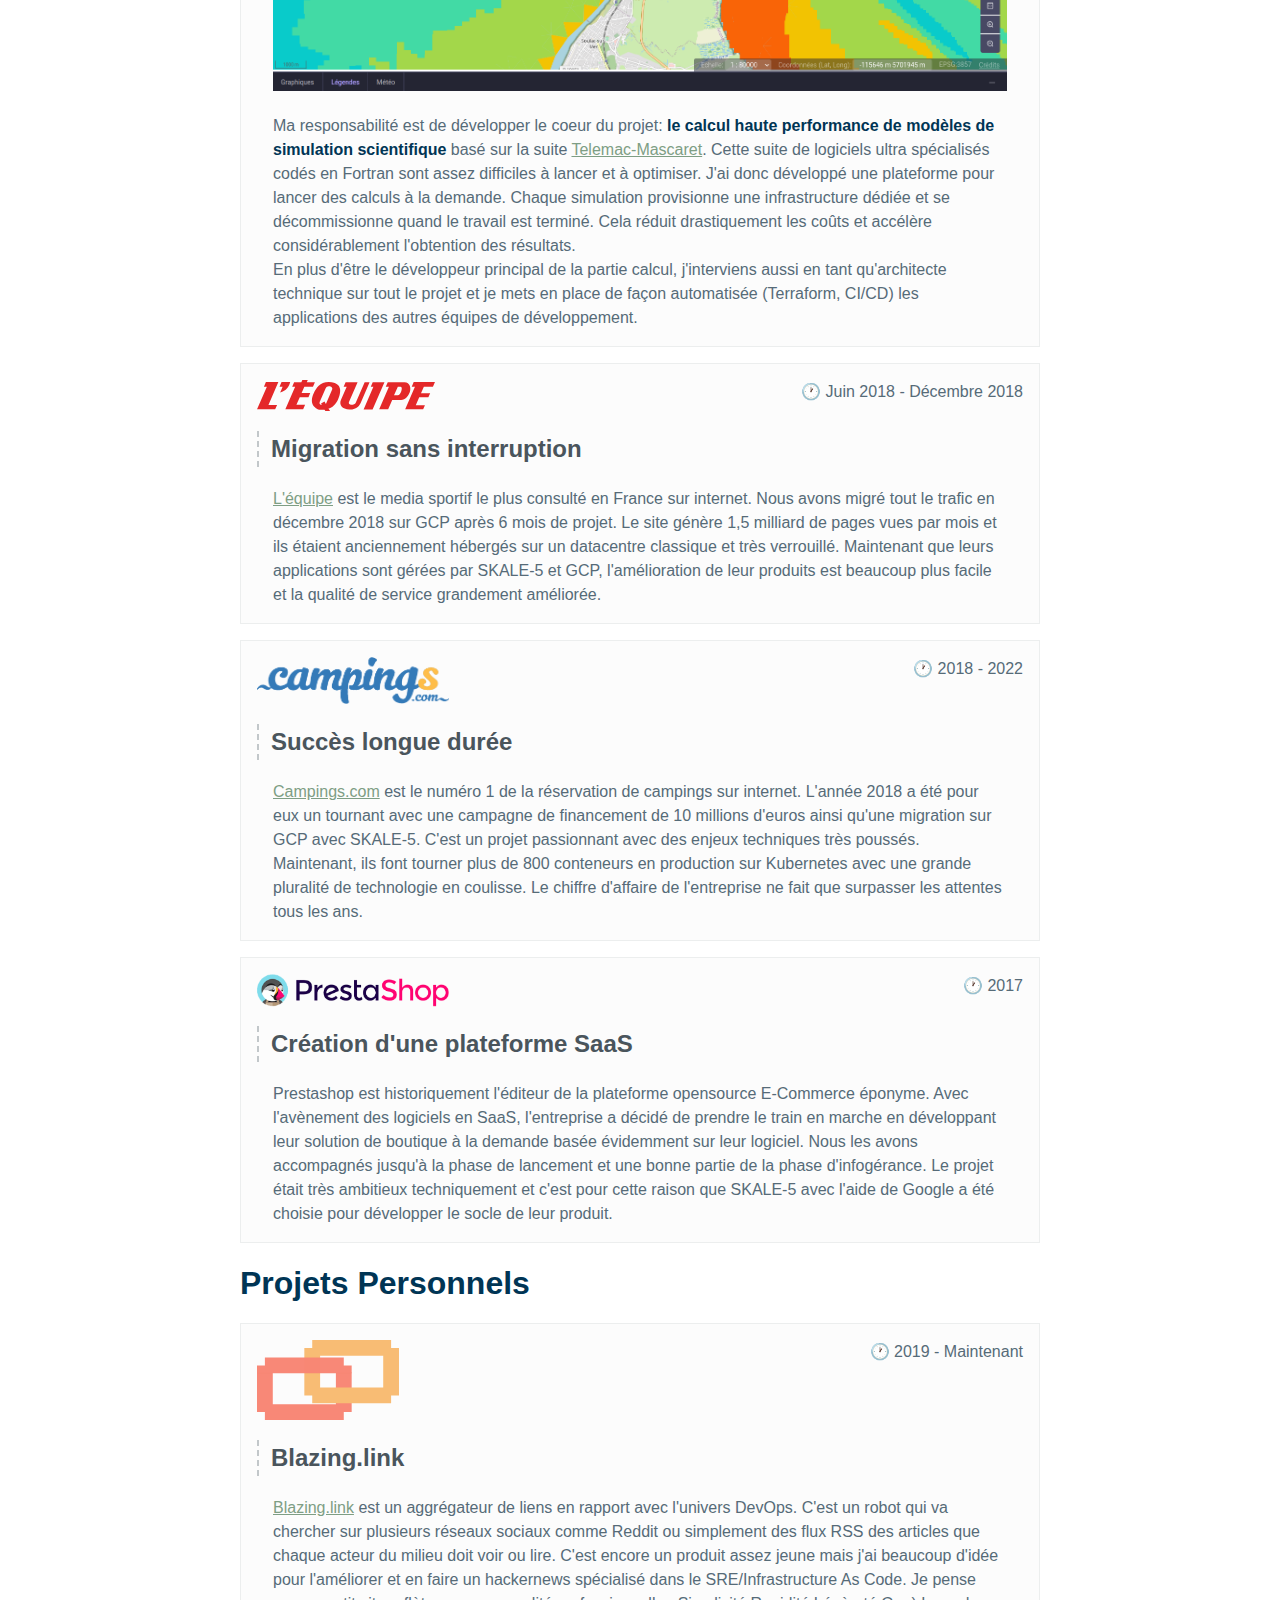
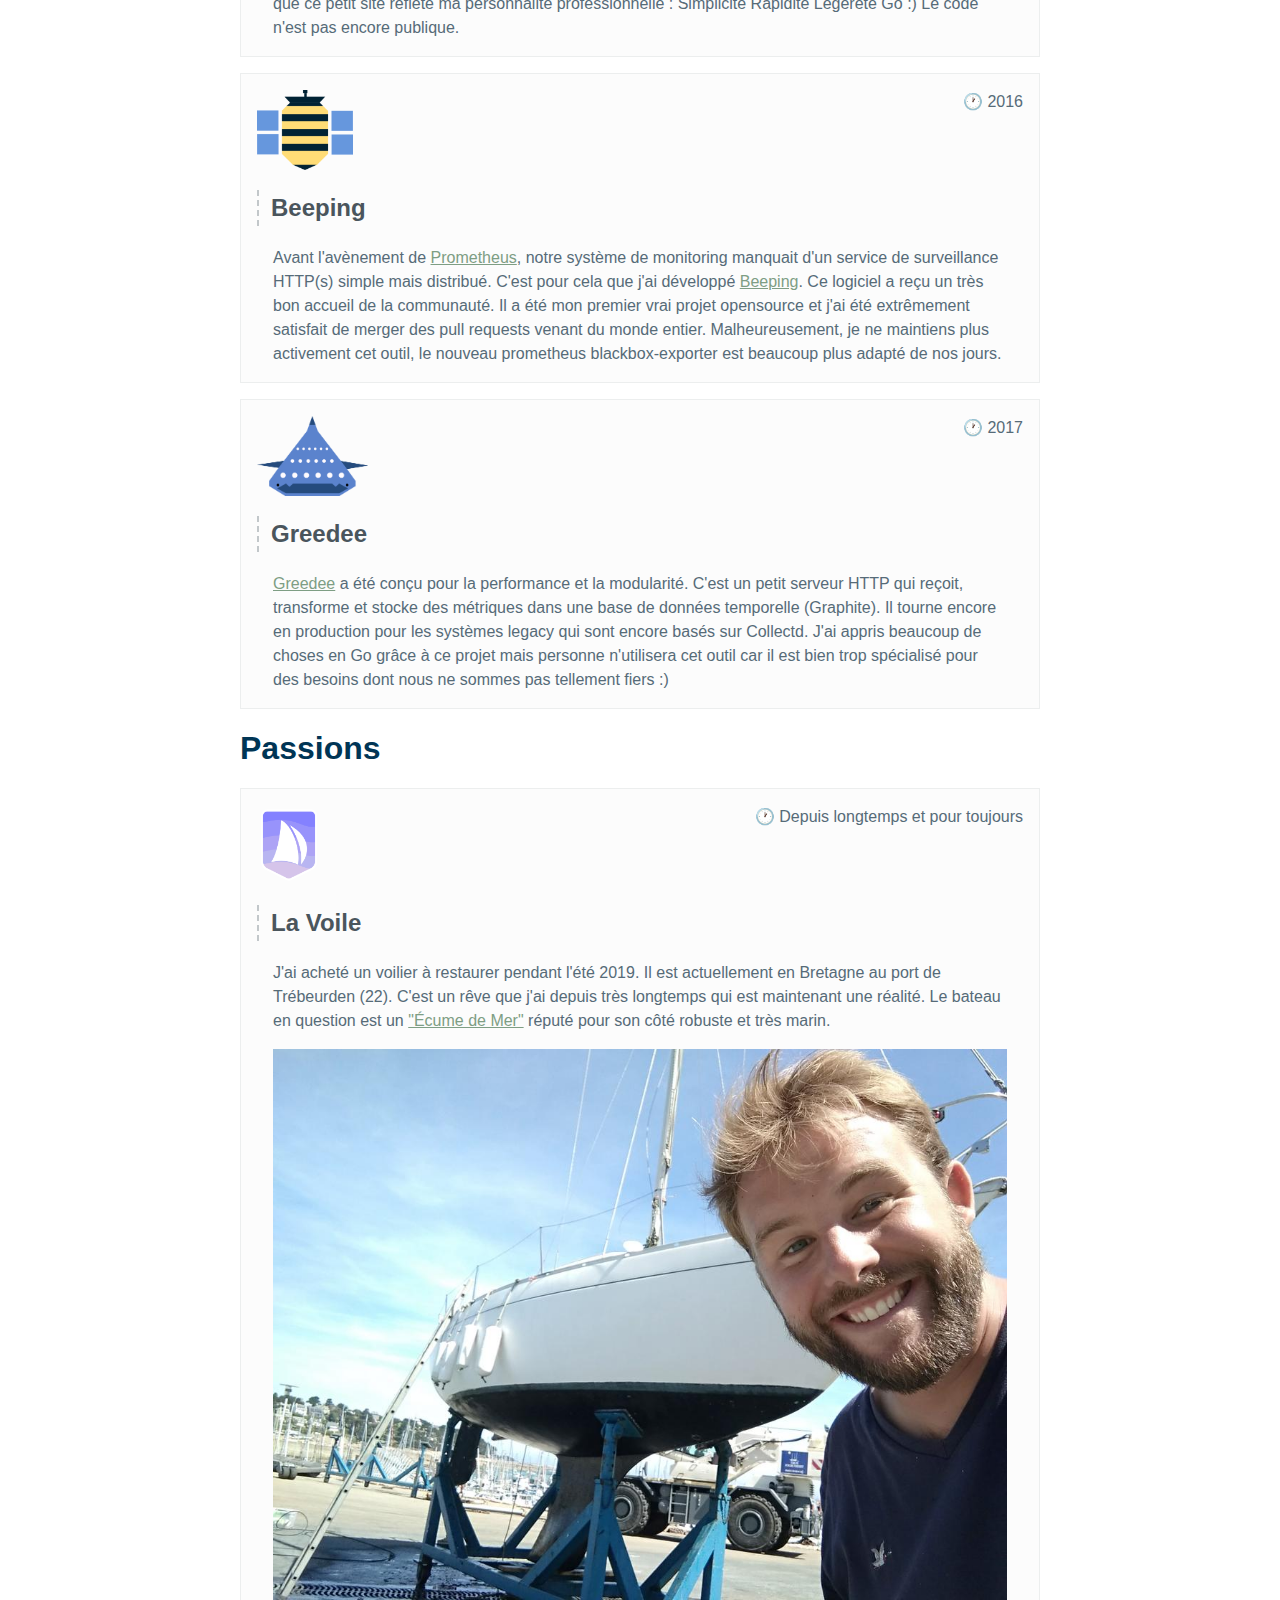
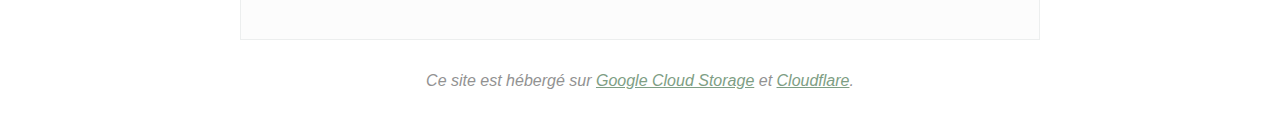
==== commit cb3a97a7: "update cloud certifications" ====
--- a/index.html
+++ b/index.html
@@ -113,10 +113,10 @@
                 <li><a href="https://cloud.google.com/certification/cloud-security-engineer">Cloud Security Engineer</a>
                     (active)</li>
                 <li><a href="https://cloud.google.com/certification/cloud-developer">Cloud Developer</a> (active)</li>
-                <li><a href="https://cloud.google.com/certification/cloud-architect">Cloud Architect</a> (à renouveller)
+                <li><a href="https://cloud.google.com/certification/cloud-architect">Cloud Architect</a> (active)
                 </li>
                 <li><a href="https://cloud.google.com/certification/cloud-network-engineer">Cloud Network Engineer</a>
-                    (en préparation)</li>
+                    (active)</li>
             </ul>
         </div>
     </article>
@@ -396,4 +396,4 @@
     </footer>
 </body>
 
-</html>+</html>
--- a/statics/css/main.css
+++ b/statics/css/main.css
@@ -142,7 +142,7 @@
 }
 
 .head-title {
-  color: #2d3b44;
+  color: #003555;
   font-size: xx-large;
 }
 
@@ -216,6 +216,10 @@
     max-height: 5em;
     max-width: 50%;
   }
+
+  .head-title {
+    font-size: x-large;
+  }
 }
 
 @media print {
